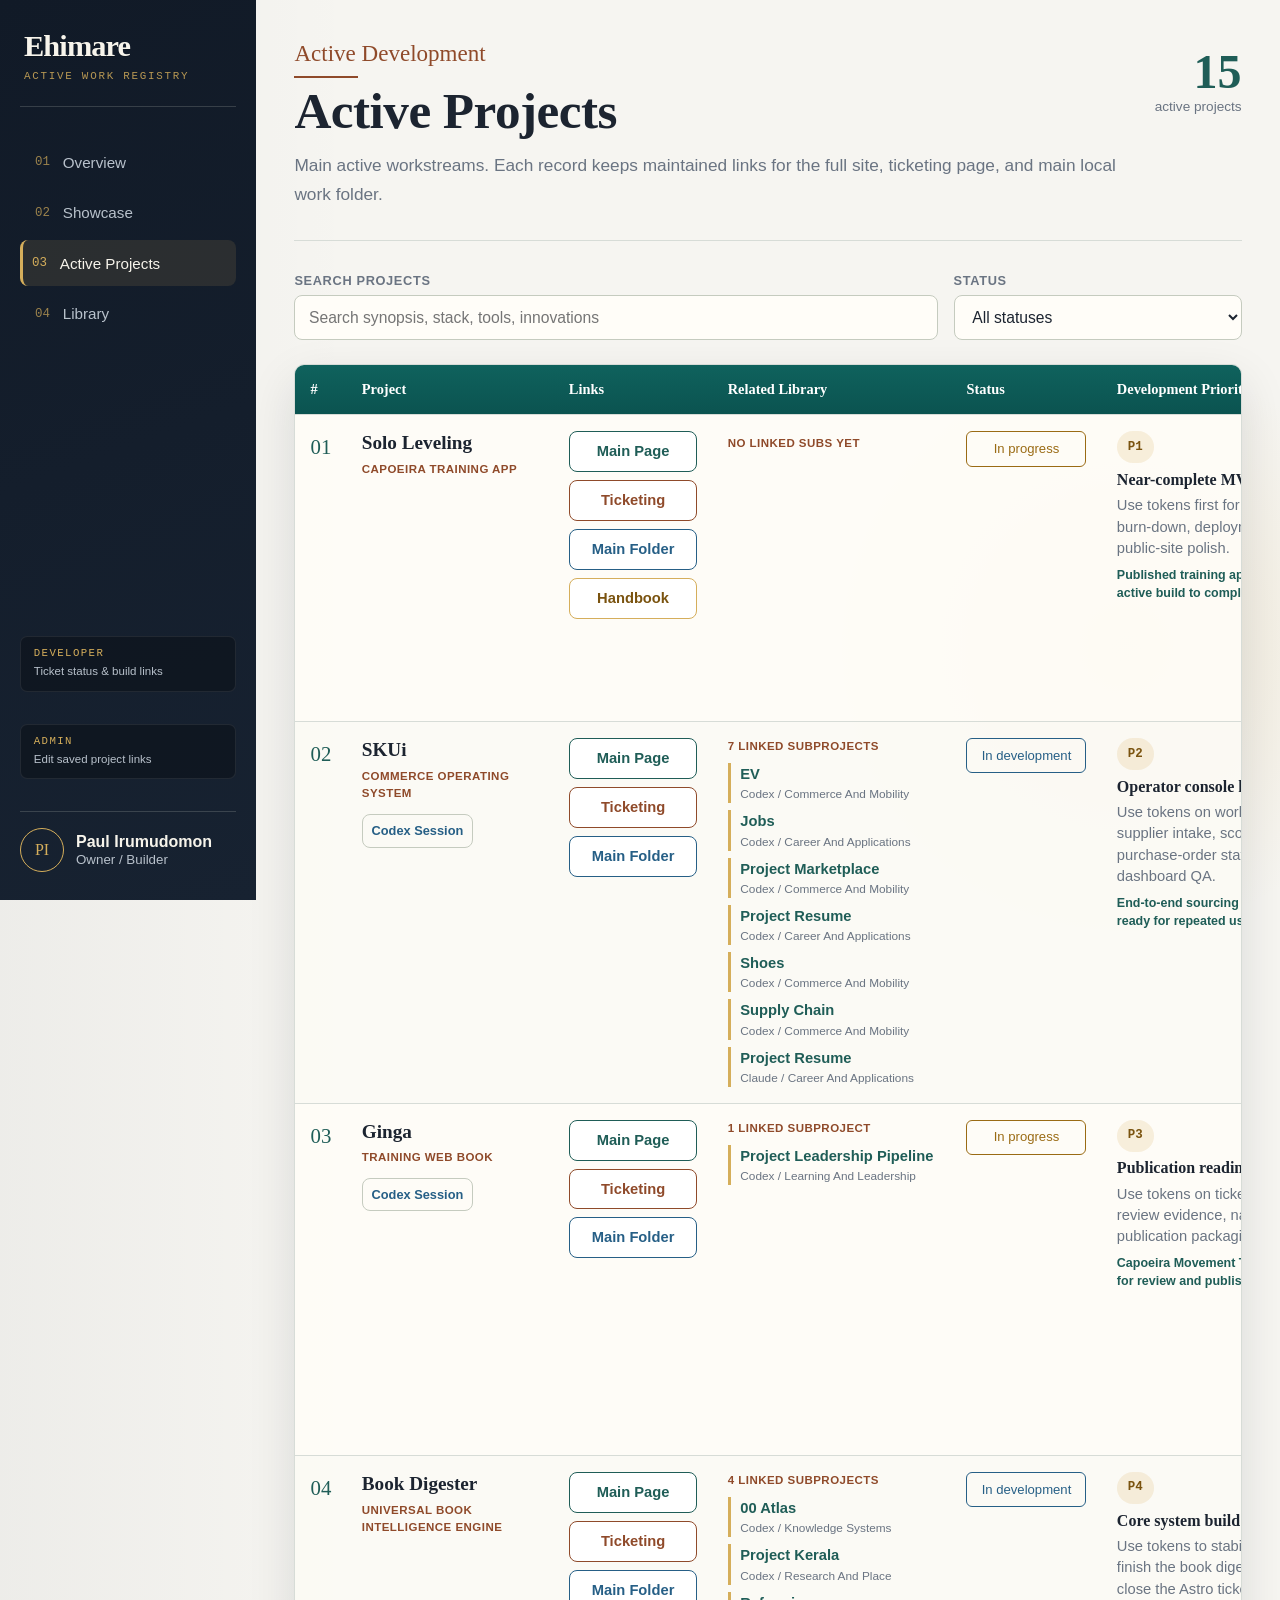
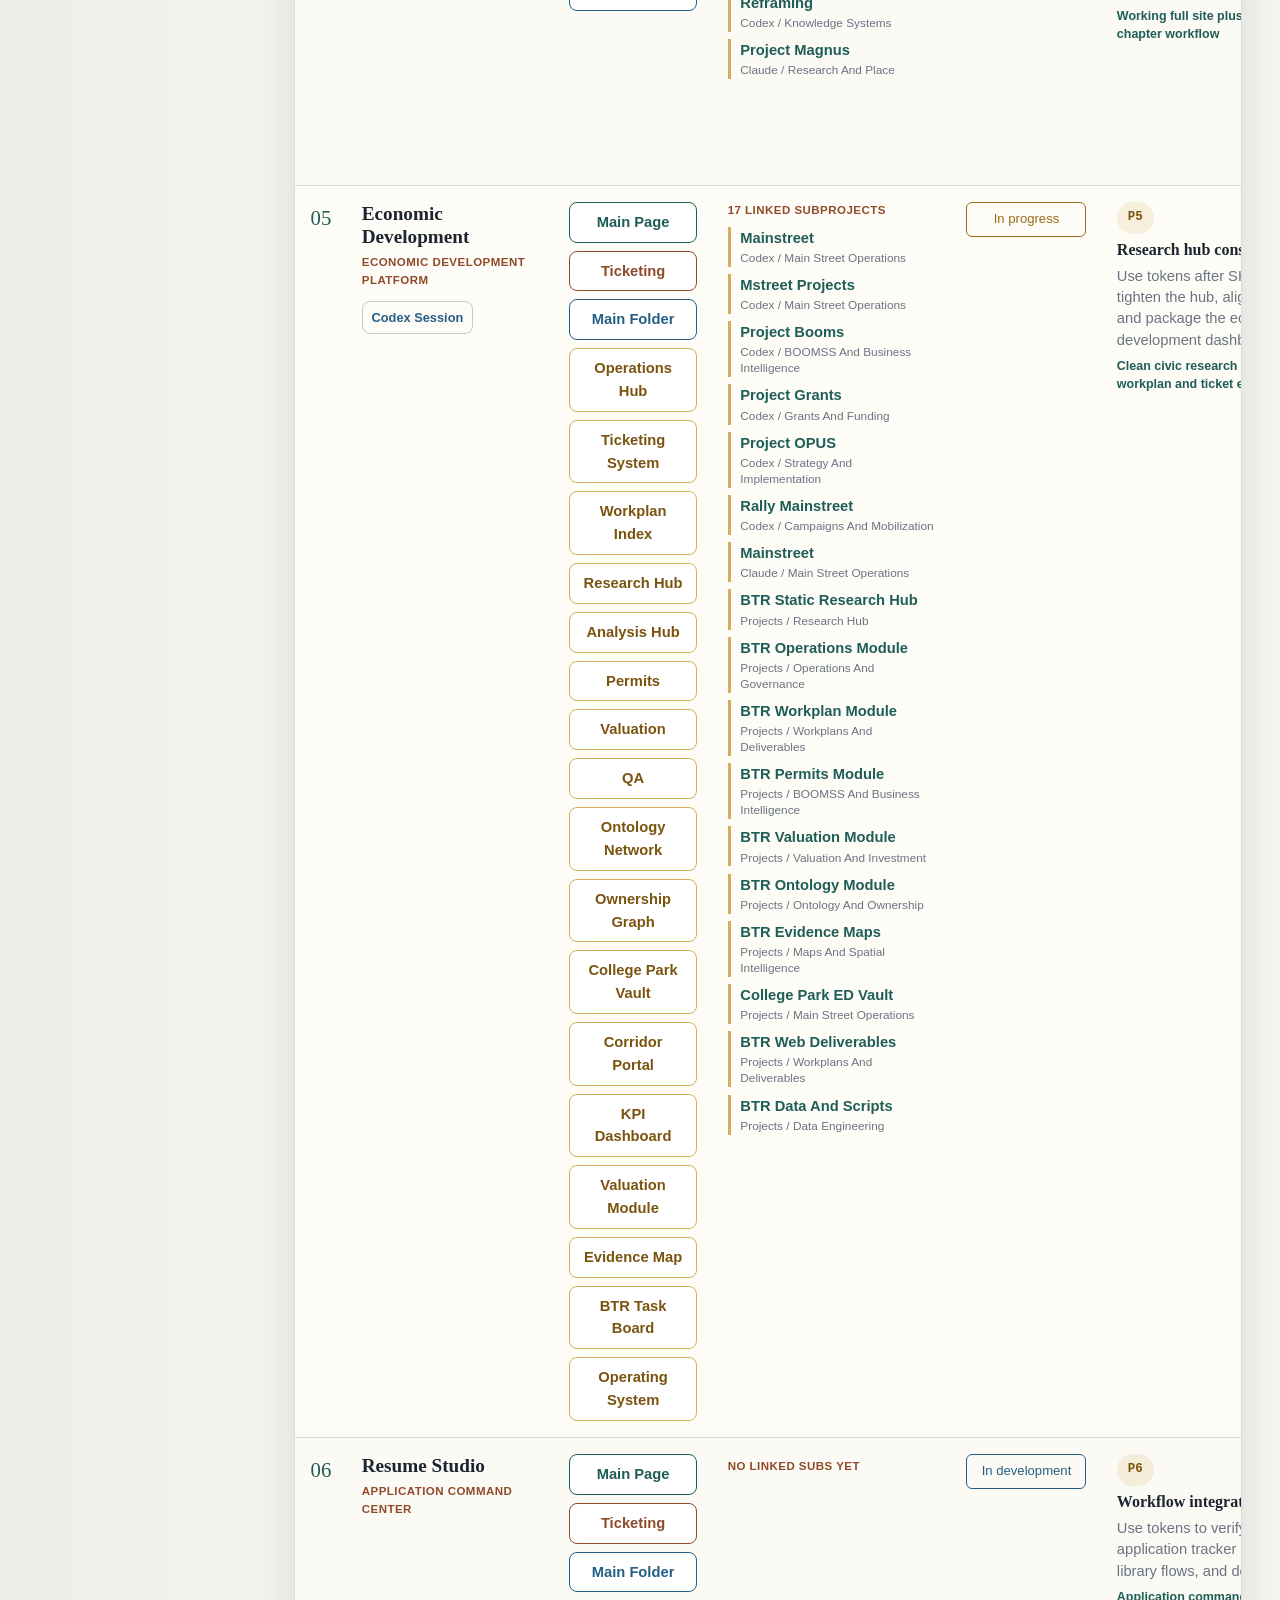
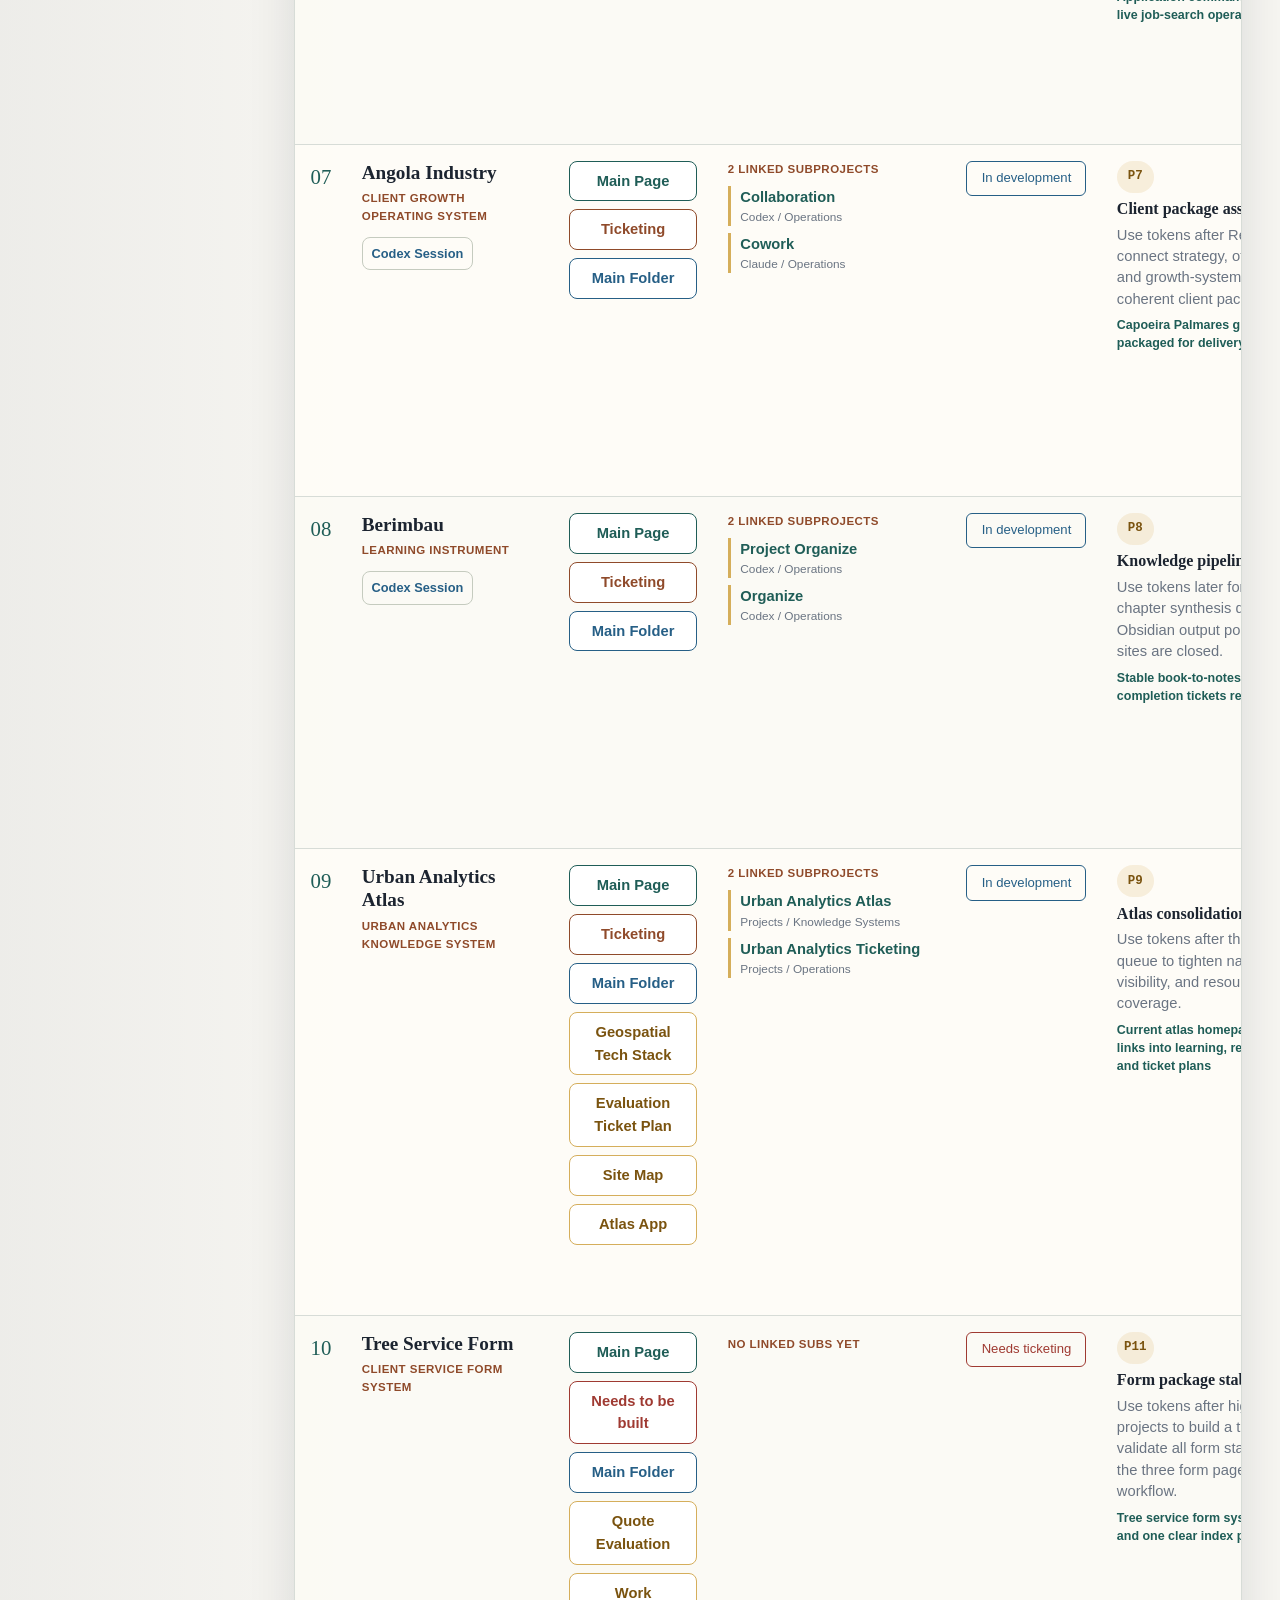
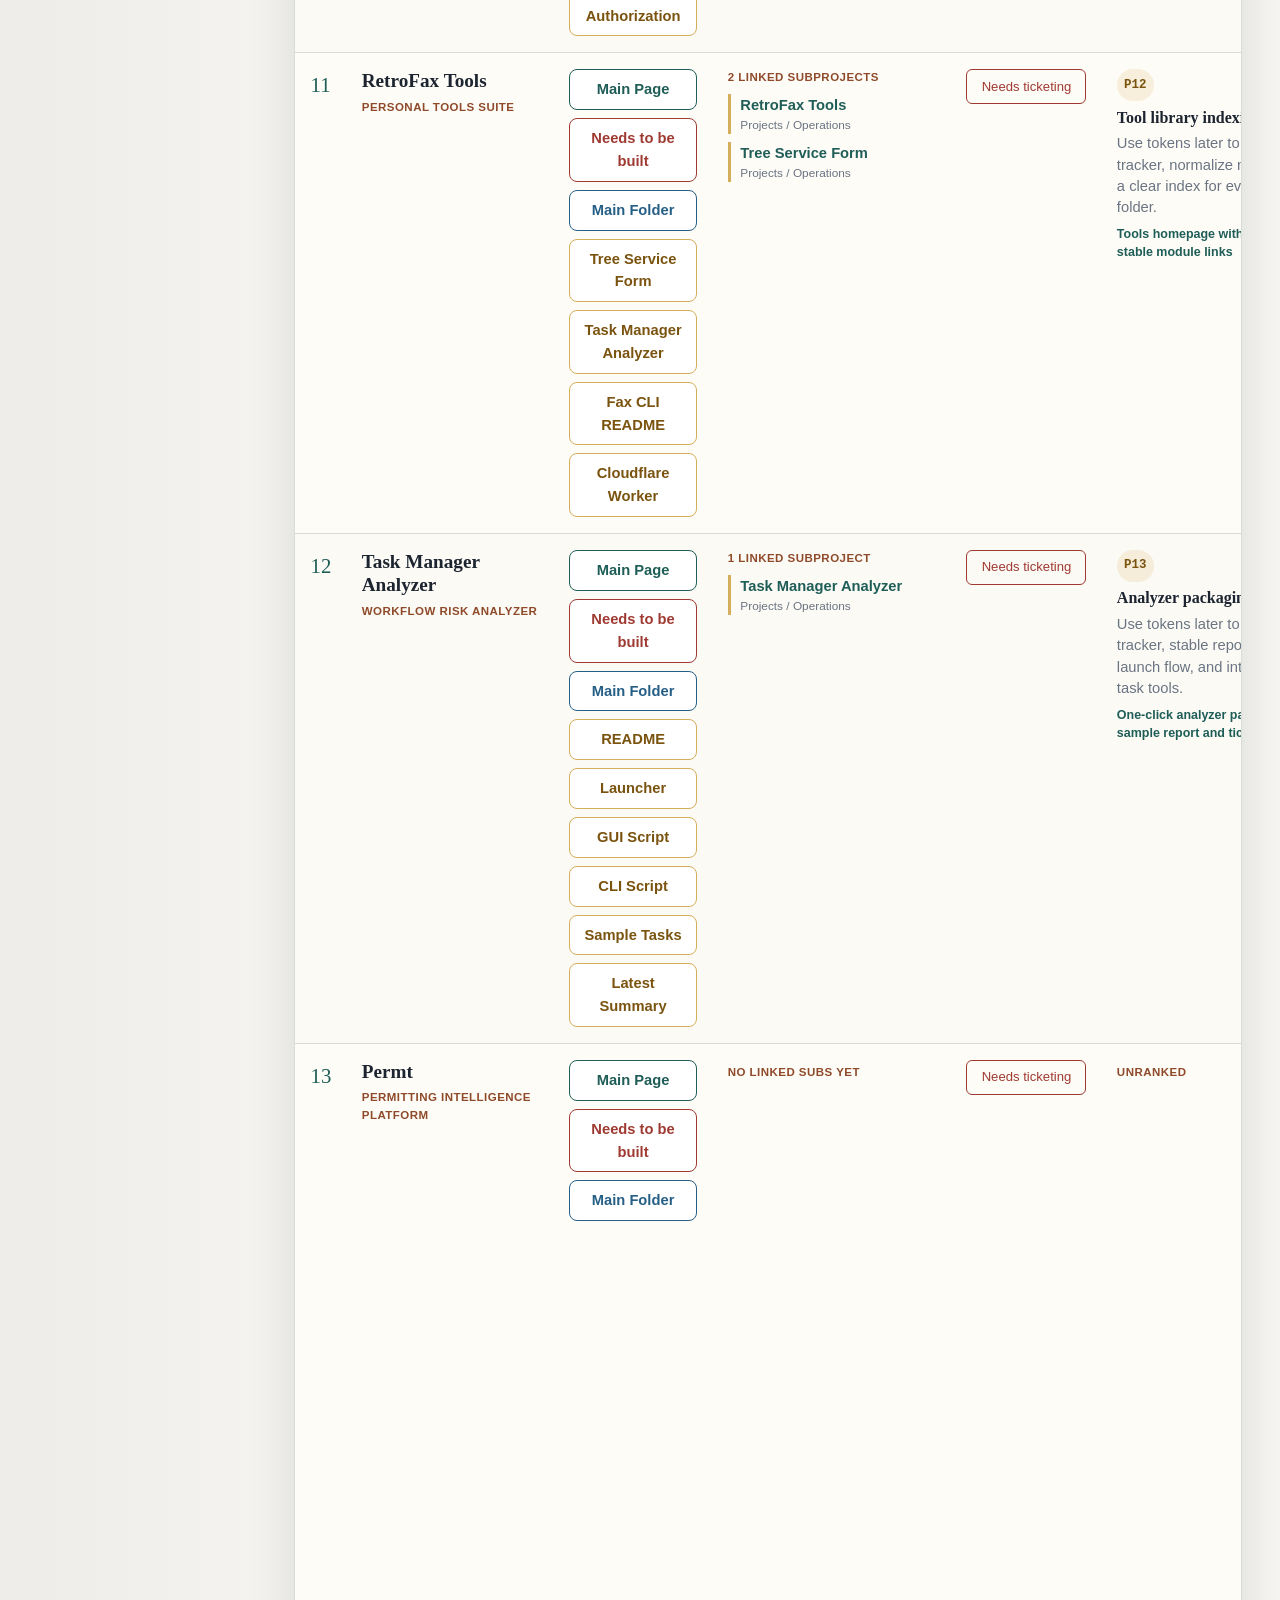
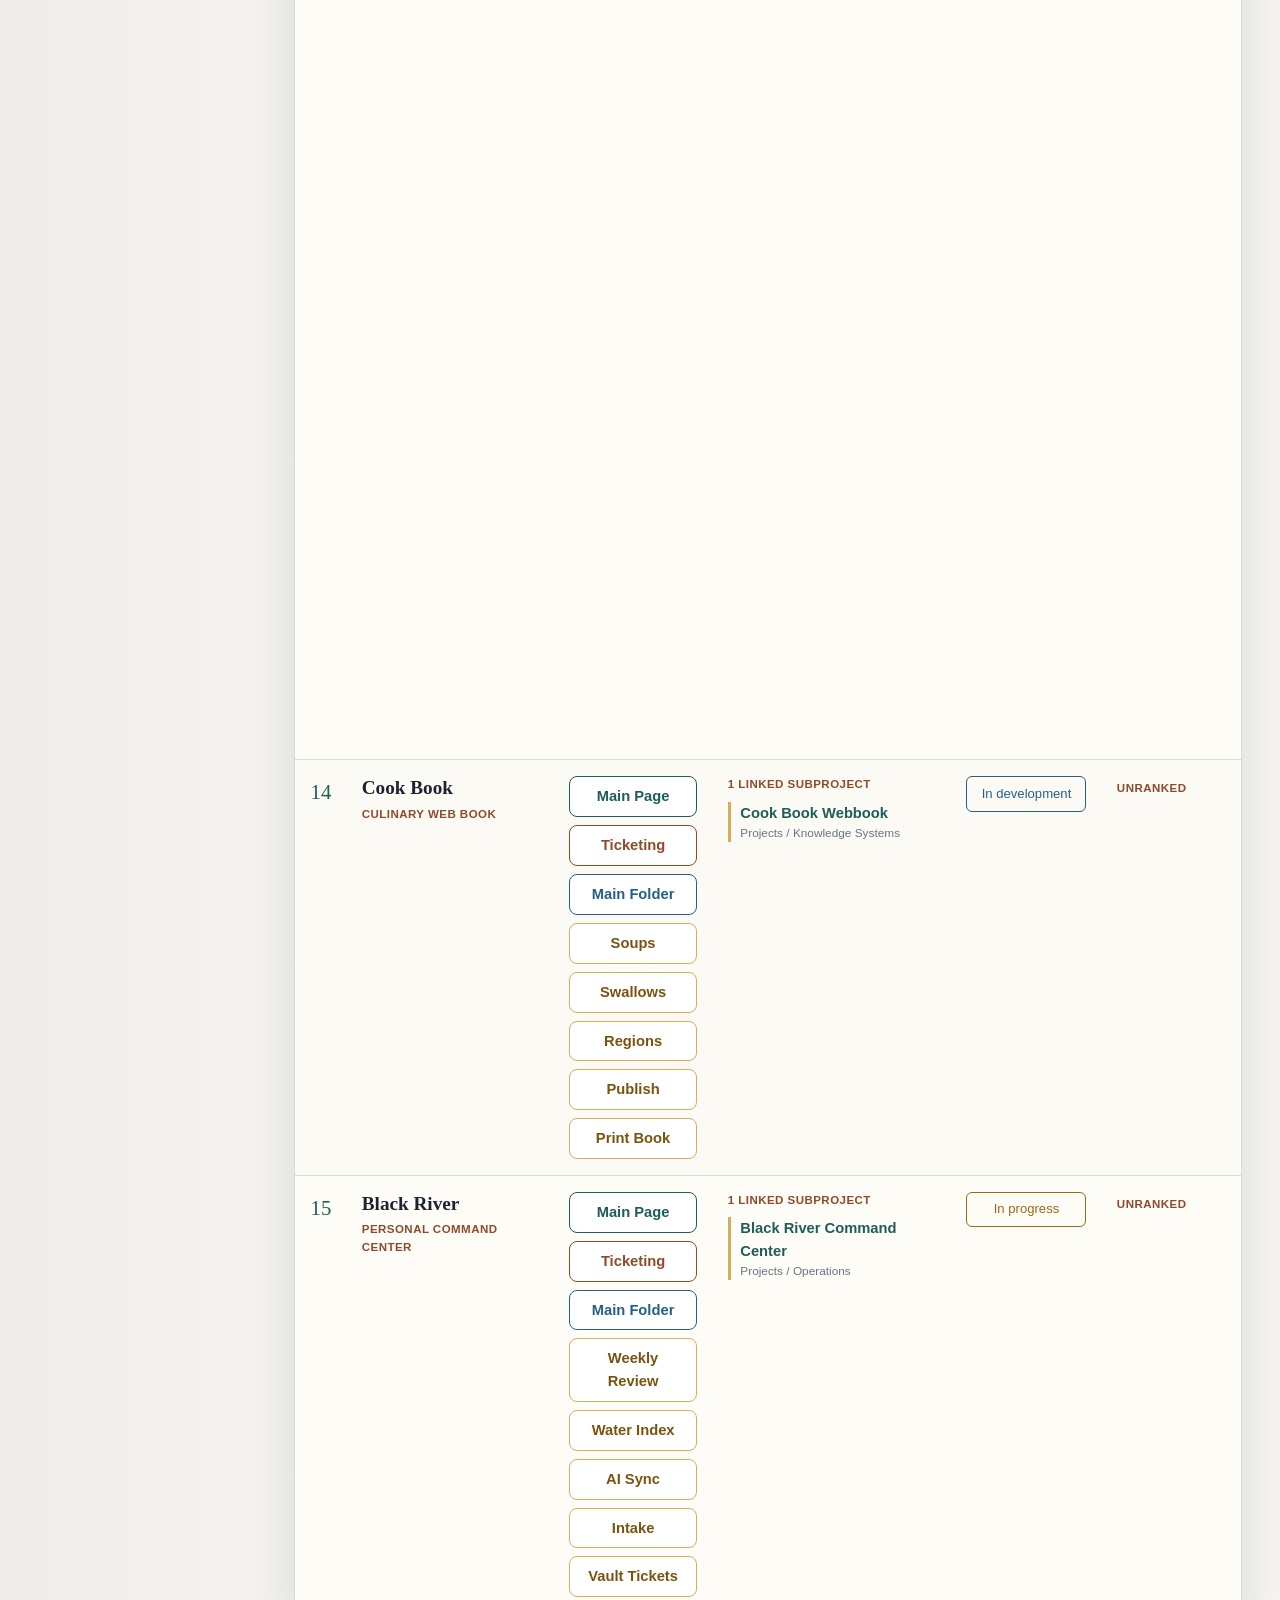
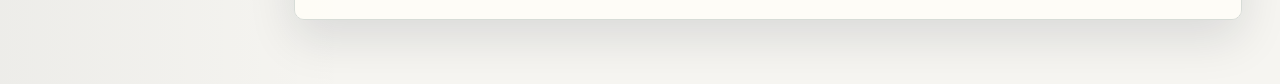
==== projects.html @ ce615035 "Initial deploy — Ehimare portfolio site Static HTML/CSS/JS portfolio with overview, showcase, active" ====
<!doctype html>
<html lang="en">
  <head>
    <meta charset="utf-8" />
    <meta name="viewport" content="width=device-width, initial-scale=1" />
    <title>Active Projects — Paul Irumudomon</title>
    <meta name="description" content="Paul Irumudomon's active development projects — specs, stack, tools, and ticketing." />
    <link rel="icon" href="data:image/svg+xml,<svg xmlns='http://www.w3.org/2000/svg' viewBox='0 0 32 32'><rect width='32' height='32' rx='5' fill='%23111a27'/><text x='50%25' y='56%25' dominant-baseline='middle' text-anchor='middle' font-family='serif' font-weight='700' font-size='13' fill='%23d5ae5b'>PI</text></svg>" />
    <link rel="stylesheet" href="./styles.css" />
  </head>
  <body data-page="projects">

    <aside class="sidebar" aria-label="Portfolio navigation">
      <a class="brand" href="index.html" aria-label="Paul Irumudomon Portfolio home">
        <span class="brand-name">Ehimare</span>
        <small class="brand-sub">Active Work Registry</small>
      </a>
      <nav>
        <a href="index.html">
          <span aria-hidden="true">01</span>Overview
        </a>
        <a href="showcase.html">
          <span aria-hidden="true">02</span>Showcase
        </a>
        <a href="projects.html" class="active">
          <span aria-hidden="true">03</span>Active Projects
        </a>
        <a href="library.html">
          <span aria-hidden="true">04</span>Library
        </a>
      </nav>
      <a class="dev-link" href="developer.html">
        <span class="dev-link-label">Developer</span>
        <span class="dev-link-desc">Ticket status &amp; build links</span>
      </a>
      <a class="dev-link" href="admin.html">
        <span class="dev-link-label">Admin</span>
        <span class="dev-link-desc">Edit saved project links</span>
      </a>
      <div class="owner">
        <span>PI</span>
        <div>
          <strong>Paul Irumudomon</strong>
          <small>Owner / Builder</small>
        </div>
      </div>
    </aside>

    <main>

      <div class="page-hero">
        <div class="page-hero-text">
          <p class="section-label">Active Development</p>
          <h1>Active Projects</h1>
          <p class="lede">
            Main active workstreams. Each record keeps maintained links for
            the full site, ticketing page, and main local work folder.
          </p>
        </div>
        <div class="page-hero-stat">
          <strong id="active-count">0</strong>
          <span>active projects</span>
        </div>
      </div>

      <section class="controls" aria-label="Project filters">
        <label>
          <span>Search projects</span>
          <input id="search" type="search" placeholder="Search synopsis, stack, tools, innovations" />
        </label>
        <label>
          <span>Status</span>
          <select id="status-filter">
            <option value="all">All statuses</option>
            <option value="In development">In development</option>
            <option value="In progress">In progress</option>
            <option value="Needs ticketing">Needs ticketing</option>
          </select>
        </label>
      </section>

      <section class="registry" aria-label="Project registry">
        <div class="table-wrap">
          <table>
            <thead>
              <tr>
                <th scope="col">#</th>
                <th scope="col">Project</th>
                <th scope="col">Links</th>
                <th scope="col">Related Library</th>
                <th scope="col">Status</th>
                <th scope="col">Development Priority</th>
                <th scope="col">Synopsis</th>
                <th scope="col">Technical Spec</th>
                <th scope="col">Full Tech Stack</th>
                <th scope="col">Tools</th>
                <th scope="col">Innovations</th>
              </tr>
            </thead>
            <tbody id="project-rows"></tbody>
          </table>
        </div>
      </section>

    </main>

    <script src="./projects.js"></script>
    <script src="./app.js"></script>
  </body>
</html>
---- styles.css ----
/* ── Design tokens ────────────────────────────────────────────────────────── */
:root {
  --eh-bg:          #f6f5f1;
  --eh-paper:       #fffdf8;
  --eh-ink:         #1c2430;
  --eh-muted:       #6a7482;
  --eh-line:        #d7dcd7;
  --eh-line-strong: #c5cbbf;
  --eh-accent:      #8f4a2a;
  --eh-teal:        #1f5d57;
  --eh-gold:        #d5ae5b;
  --eh-blue:        #265f86;
  --eh-nav:         #111a27;
  --eh-nav-2:       #172231;
  --eh-nav-ink:     #f7f4eb;
  --eh-nav-muted:   #b8c1cb;
  --eh-warn:        #9f3a32;
  --eh-shadow:      0 18px 48px rgba(17, 26, 39, 0.12);
  --eh-shadow-sm:   0 2px 8px rgba(17, 26, 39, 0.07);
  --eh-sans:    "Aptos", "Segoe UI Variable Text", "Segoe UI", Arial, Helvetica, sans-serif;
  --eh-serif:   "Iowan Old Style", "Palatino Linotype", Georgia, "Times New Roman", serif;
  --eh-display: "Baskerville Old Face", "Iowan Old Style", Georgia, "Times New Roman", serif;
  --eh-mono:    "SFMono-Regular", Consolas, "Liberation Mono", monospace;
}

/* ── Reset ────────────────────────────────────────────────────────────────── */
*, *::before, *::after { box-sizing: border-box; }

html {
  scroll-behavior: smooth;
  overflow-x: hidden;
}

body {
  margin: 0;
  min-height: 100vh;
  overflow-x: hidden;
  background:
    linear-gradient(90deg, rgba(17, 26, 39, 0.04), transparent 22rem),
    radial-gradient(circle at 88% 8%, rgba(213, 174, 91, 0.16), transparent 18rem),
    var(--eh-bg);
  color: var(--eh-ink);
  font-family: var(--eh-sans);
}

a { color: inherit; }

/* ── Sidebar ──────────────────────────────────────────────────────────────── */
.sidebar {
  position: fixed;
  inset: 0 auto 0 0;
  z-index: 2;
  display: flex;
  width: 16rem;
  flex-direction: column;
  gap: 2rem;
  padding: 1.75rem 1.25rem;
  background: linear-gradient(160deg, var(--eh-nav), var(--eh-nav-2));
  color: var(--eh-nav-ink);
  overflow-y: auto;           /* scrollable when content overflows */
  overflow-x: hidden;
  scrollbar-width: thin;
  scrollbar-color: rgba(213, 174, 91, 0.3) transparent;
}

.sidebar::-webkit-scrollbar        { width: 4px; }
.sidebar::-webkit-scrollbar-track  { background: transparent; }
.sidebar::-webkit-scrollbar-thumb  { background: rgba(213, 174, 91, 0.3); border-radius: 2px; }
.sidebar::-webkit-scrollbar-thumb:hover { background: rgba(213, 174, 91, 0.55); }

.brand {
  display: block;
  padding: 0.25rem 0.25rem 1.5rem;
  border-bottom: 1px solid rgba(247, 244, 235, 0.16);
  text-decoration: none;
  color: var(--eh-nav-ink);
  flex-shrink: 0;
}

.brand-name {
  display: block;
  font-family: var(--eh-display);
  font-size: 1.9rem;
  font-weight: 900;
  line-height: 0.97;
  letter-spacing: -0.03em;
  text-shadow: 0 1px 0 rgba(0, 0, 0, 0.22);
  color: var(--eh-nav-ink);
}

.brand-sub {
  display: block;
  color: var(--eh-gold);
  font-size: 0.68rem;
  letter-spacing: 0.16em;
  margin-top: 0.55rem;
  text-transform: uppercase;
  font-family: var(--eh-mono);
  opacity: 0.85;
}

.sidebar nav {
  display: grid;
  gap: 0.25rem;
}

.sidebar nav a {
  display: flex;
  align-items: center;
  gap: 0.8rem;
  min-height: 2.9rem;
  padding: 0.7rem 0.75rem;
  border-radius: 8px;
  border-left: 3px solid transparent;
  color: var(--eh-nav-muted);
  text-decoration: none;
  font-size: 0.95rem;
  transition: background 0.15s, color 0.15s, border-color 0.15s;
}

.sidebar nav a span {
  color: var(--eh-gold);
  font-family: var(--eh-mono);
  font-size: 0.78rem;
  opacity: 0.7;
  transition: opacity 0.15s;
}

/* Hover — teal tint */
.sidebar nav a:hover,
.sidebar nav a:focus-visible {
  background: rgba(31, 93, 87, 0.45);
  color: var(--eh-nav-ink);
  outline: none;
}

/* Active — gold left border, subtle gold tint */
.sidebar nav a.active {
  background: rgba(213, 174, 91, 0.12);
  border-left-color: var(--eh-gold);
  color: var(--eh-nav-ink);
  padding-left: calc(0.75rem - 3px);
}

.sidebar nav a.active span {
  opacity: 1;
}

/* ── Developer sidebar card ───────────────────────────────────────────────── */
.dev-link {
  margin-top: auto;
  display: block;
  padding: 0.65rem 0.8rem;
  background: rgba(0, 0, 0, 0.28);
  border: 1px solid rgba(255, 255, 255, 0.08);
  border-radius: 0.45rem;
  text-decoration: none;
  transition: background 0.15s, border-color 0.15s;
}

.dev-link:hover,
.dev-link:focus-visible {
  background: rgba(213, 174, 91, 0.1);
  border-color: rgba(213, 174, 91, 0.3);
  outline: none;
}

.dev-link.active {
  background: rgba(213, 174, 91, 0.13);
  border-color: rgba(213, 174, 91, 0.45);
}

.dev-link-label {
  display: block;
  font-size: 0.67rem;
  font-family: var(--eh-mono);
  text-transform: uppercase;
  letter-spacing: 0.13em;
  color: var(--eh-gold);
  margin-bottom: 0.25rem;
}

.dev-link.active .dev-link-label {
  opacity: 1;
}

.dev-link-desc {
  display: block;
  font-size: 0.72rem;
  color: var(--eh-nav-muted);
  line-height: 1.45;
}

.owner {
  display: flex;
  align-items: center;
  gap: 0.75rem;
  margin-top: 0;
  padding-top: 1rem;
  border-top: 1px solid rgba(247, 244, 235, 0.16);
}

.owner > span {
  display: grid;
  width: 2.75rem;
  height: 2.75rem;
  place-items: center;
  border: 1px solid var(--eh-gold);
  border-radius: 50%;
  color: var(--eh-gold);
  font-family: var(--eh-serif);
  flex-shrink: 0;
}

.owner strong,
.owner small { display: block; }

.owner small {
  margin-top: 0.12rem;
  color: var(--eh-nav-muted);
}

/* ── Main layout ──────────────────────────────────────────────────────────── */
main {
  min-width: 0;
  margin-left: 16rem;
  padding: 2.5rem clamp(1.25rem, 3vw, 3rem) 4rem;
}

/* ── Section label ────────────────────────────────────────────────────────── */
.section-label {
  margin: 0 0 0.5rem;
  color: var(--eh-accent);
  font-family: var(--eh-serif);
  font-size: clamp(1.1rem, 1.8vw, 1.6rem);
}

.section-label::after {
  display: block;
  width: 4rem;
  height: 2px;
  margin-top: 0.55rem;
  background: var(--eh-accent);
  content: "";
}

/* ── Headings ─────────────────────────────────────────────────────────────── */
h1, h2, h3 { margin: 0; }

h1 {
  font-family: var(--eh-display);
  font-size: clamp(3rem, 6vw, 5.25rem);
  line-height: 0.97;
  letter-spacing: -0.01em;
  max-width: 48rem;
}

h2 {
  font-family: var(--eh-display);
  font-size: clamp(1.9rem, 3vw, 3rem);
  line-height: 0.98;
}

.lede {
  max-width: 52rem;
  margin: 1rem 0 0;
  color: var(--eh-muted);
  font-size: 1.08rem;
  line-height: 1.65;
}

/* ── Overview hero ────────────────────────────────────────────────────────── */
.hero {
  max-width: 100%;
  display: grid;
  grid-template-columns: minmax(0, 1fr) auto;
  gap: 2rem;
  align-items: start;
  padding-bottom: 2.5rem;
  border-bottom: 1px solid var(--eh-line);
  margin-bottom: 0;
}

.updated {
  display: inline-flex;
  align-items: center;
  gap: 0.75rem;
  padding-top: 0.5rem;
  font-family: var(--eh-serif);
  white-space: nowrap;
  color: var(--eh-muted);
  font-size: 0.9rem;
}

.updated span {
  display: grid;
  width: 2.35rem;
  height: 2.35rem;
  place-items: center;
  border: 1px solid var(--eh-line-strong);
  border-radius: 8px;
  color: var(--eh-teal);
  font-family: var(--eh-mono);
  font-size: 0.7rem;
}

/* ── Inner page hero ──────────────────────────────────────────────────────── */
.page-hero {
  display: grid;
  grid-template-columns: minmax(0, 1fr) auto;
  gap: 2rem;
  align-items: start;
  padding-bottom: 2rem;
  border-bottom: 1px solid var(--eh-line);
  margin-bottom: 2rem;
}

.page-hero h1 {
  font-size: clamp(2.25rem, 4vw, 3.75rem);
}

.page-hero-stat {
  display: flex;
  flex-direction: column;
  align-items: flex-end;
  gap: 0.2rem;
  padding-top: 0.5rem;
  text-align: right;
}

.page-hero-stat strong {
  font-family: var(--eh-display);
  font-size: 3rem;
  line-height: 1;
  color: var(--eh-teal);
}

.page-hero-stat span {
  color: var(--eh-muted);
  font-size: 0.85rem;
}

/* ── Stats bar ────────────────────────────────────────────────────────────── */
.stats {
  max-width: 100%;
  display: grid;
  grid-template-columns: repeat(5, minmax(0, 1fr));  /* FIX: was 4 */
  gap: 1px;
  margin: 2rem 0 2.5rem;
  overflow: hidden;
  border: 1px solid var(--eh-line);
  border-radius: 10px;
  background: var(--eh-line);
  box-shadow: var(--eh-shadow);
}

.stats article {
  display: grid;
  grid-template-columns: auto 1fr;
  gap: 0.15rem 0.8rem;
  align-items: center;
  min-height: 7rem;
  padding: 1.1rem;
  background: rgba(255, 253, 248, 0.95);
  transition: background 0.15s;
}

.stats article:hover {
  background: var(--eh-paper);
}

.stat-icon {
  display: grid;
  width: 2.75rem;
  height: 2.75rem;
  grid-row: span 2;
  place-items: center;
  border-radius: 50%;
  color: #ffffff;
  font-family: var(--eh-mono);
  font-size: 0.85rem;
  font-weight: 700;
}

.stat-icon.published { background: linear-gradient(135deg, var(--eh-teal), var(--eh-blue)); }
.stat-icon.teal      { background: var(--eh-teal); }
.stat-icon.blue      { background: var(--eh-blue); }
.stat-icon.gold      { background: var(--eh-gold); }
.stat-icon.clay      { background: var(--eh-accent); }

.stats strong {
  font-family: var(--eh-display);
  font-size: 2.25rem;
  line-height: 1;
  color: var(--eh-ink);
}

.stats p {
  margin: 0;
  color: var(--eh-muted);
  font-size: 0.85rem;
}

.stats small {
  grid-column: 2;
  color: var(--eh-muted);
  font-size: 0.74rem;
  line-height: 1.35;
}

/* ── Overview sections ────────────────────────────────────────────────────── */
.overview-section {
  margin-top: 3rem;
}

.overview-section-header {
  display: flex;
  align-items: flex-end;
  justify-content: space-between;
  gap: 1rem;
  margin-bottom: 1.25rem;
}

.section-link {
  color: var(--eh-teal);
  font-size: 0.88rem;
  font-weight: 700;
  text-decoration: none;
  white-space: nowrap;
  padding-bottom: 0.1rem;
  border-bottom: 1px solid var(--eh-teal);
  transition: opacity 0.15s;
}

.section-link:hover { opacity: 0.7; }

/* ── Mini project cards (overview Tier One) ───────────────────────────────── */
.mini-grid {
  display: grid;
  grid-template-columns: repeat(auto-fill, minmax(17rem, 1fr));
  gap: 1rem;
}

.mini-card {
  display: flex;
  flex-direction: column;
  gap: 0.55rem;
  padding: 1rem 1rem 1rem calc(1rem + 1px);
  border: 1px solid var(--eh-line);
  border-left: 3px solid var(--eh-gold);
  border-radius: 8px;
  background: var(--eh-paper);
  box-shadow: var(--eh-shadow-sm);
  transition: border-color 0.18s, transform 0.18s, box-shadow 0.18s;
}

.mini-card:hover {
  border-color: var(--eh-teal);
  border-left-color: var(--eh-teal);
  transform: translateY(-2px);
  box-shadow: var(--eh-shadow);
}

.mini-kind {
  color: var(--eh-accent);
  font-size: 0.7rem;
  font-weight: 800;
  letter-spacing: 0.06em;
  text-transform: uppercase;
}

.mini-name {
  font-family: var(--eh-serif);
  font-size: 1.15rem;
  line-height: 1.2;
  display: block;
}

.mini-priority {
  margin: 0;
  color: var(--eh-blue);
  font-family: var(--eh-mono);
  font-size: 0.72rem;
  font-weight: 800;
  line-height: 1.35;
}

.mini-synopsis {
  margin: 0;
  color: var(--eh-muted);
  font-size: 0.83rem;
  line-height: 1.5;
  display: -webkit-box;
  -webkit-line-clamp: 2;
  -webkit-box-orient: vertical;
  overflow: hidden;
  flex: 1;
}

.mini-footer {
  display: flex;
  align-items: center;
  justify-content: space-between;
  gap: 0.5rem;
  padding-top: 0.65rem;
  border-top: 1px solid var(--eh-line);
  margin-top: auto;
}

.mini-link {
  color: var(--eh-teal);
  font-size: 0.82rem;
  font-weight: 700;
  text-decoration: none;
  white-space: nowrap;
}

.mini-link:hover { text-decoration: underline; }

/* ── Showcase controls (search + tag filter) ──────────────────────────────── */
.showcase-controls {
  display: flex;
  flex-direction: column;
  gap: 0.85rem;
  margin-bottom: 1.25rem;
}

.search-wrap,
.library-search-wrap {
  position: relative;
  max-width: 28rem;
}

.search-icon {
  position: absolute;
  left: 0.875rem;
  top: 50%;
  transform: translateY(-50%);
  width: 1rem;
  height: 1rem;
  color: var(--eh-muted);
  pointer-events: none;
}

#showcase-search,
#library-search {
  width: 100%;
  min-height: 2.75rem;
  border: 1px solid var(--eh-line-strong);
  border-radius: 8px;
  background: var(--eh-paper);
  color: var(--eh-ink);
  font: 0.95rem var(--eh-sans);
  padding: 0.6rem 0.85rem 0.6rem 2.5rem;
  outline: none;
  transition: border-color 0.15s;
}

#showcase-search:focus,
#library-search:focus {
  border-color: var(--eh-teal);
  box-shadow: 0 0 0 3px rgba(31, 93, 87, 0.1);
}

#showcase-search::-webkit-search-cancel-button,
#library-search::-webkit-search-cancel-button { display: none; }

.tag-filter {
  display: flex;
  flex-wrap: wrap;
  gap: 0.45rem;
}

.tag-btn {
  background: var(--eh-paper);
  border: 1px solid var(--eh-line-strong);
  border-radius: 6px;
  color: var(--eh-muted);
  cursor: pointer;
  font: 500 0.8rem var(--eh-sans);
  padding: 0.35rem 0.75rem;
  transition: all 0.15s;
  white-space: nowrap;
}

.tag-btn:hover {
  border-color: var(--eh-teal);
  color: var(--eh-teal);
  background: rgba(31, 93, 87, 0.06);
}

.tag-btn--active {
  background: var(--eh-teal);
  border-color: var(--eh-teal);
  color: #ffffff;
}

.results-count {
  color: var(--eh-muted);
  font-size: 0.82rem;
  margin: 0 0 1rem;
}

/* ── Showcase grid + cards ────────────────────────────────────────────────── */
.showcase-grid {
  display: grid;
  grid-template-columns: repeat(auto-fill, minmax(19rem, 1fr));
  gap: 1.25rem;
}

.showcase-card {
  display: flex;
  flex-direction: column;
  border: 1px solid var(--eh-line);
  border-radius: 10px;
  background: var(--eh-paper);
  text-decoration: none;
  color: inherit;
  overflow: hidden;
  box-shadow: var(--eh-shadow-sm);
  transition: border-color 0.18s, transform 0.18s, box-shadow 0.18s;
}

.showcase-card:hover,
.showcase-card:focus-visible {
  border-color: var(--eh-teal);
  transform: translateY(-3px);
  box-shadow: 0 20px 48px rgba(31, 93, 87, 0.14);
  outline: none;
}

.showcase-thumb {
  height: 156px;
  overflow: hidden;
}

.showcase-thumb img {
  width: 100%;
  height: 100%;
  object-fit: cover;
  display: block;
}

.showcase-thumb--empty {
  background: linear-gradient(135deg, #f0ebe0 0%, #e4ddd0 100%);
  display: grid;
  place-items: center;
}

.showcase-thumb--empty span {
  font-family: var(--eh-display);
  font-size: 2.75rem;
  color: var(--eh-teal);
  opacity: 0.35;
  letter-spacing: 0.04em;
}

.showcase-body {
  display: flex;
  flex-direction: column;
  gap: 0.5rem;
  padding: 1.1rem;
  flex: 1;
}

.showcase-header {
  display: flex;
  align-items: flex-start;
  justify-content: space-between;
  gap: 0.5rem;
}

.showcase-name {
  font-family: var(--eh-serif);
  font-size: 1.2rem;
  line-height: 1.2;
}

.card-year {
  color: var(--eh-muted);
  font-size: 0.75rem;
  white-space: nowrap;
  margin-top: 3px;
  font-family: var(--eh-mono);
}

.showcase-tagline {
  margin: 0;
  color: var(--eh-accent);
  font-size: 0.76rem;
  font-weight: 800;
  letter-spacing: 0.04em;
  text-transform: uppercase;
}

.showcase-desc {
  margin: 0;
  color: var(--eh-muted);
  font-size: 0.88rem;
  line-height: 1.55;
  flex: 1;
  display: -webkit-box;
  -webkit-line-clamp: 3;
  -webkit-box-orient: vertical;
  overflow: hidden;
}

.showcase-tags {
  display: flex;
  flex-wrap: wrap;
  gap: 0.35rem;
}

.showcase-tag {
  border: 1px solid;
  border-radius: 4px;
  font-size: 0.69rem;
  font-weight: 700;
  padding: 0.1rem 0.45rem;
  letter-spacing: 0.03em;
}

.showcase-cta {
  display: inline-block;
  margin-top: 0.25rem;
  color: var(--eh-teal);
  font-size: 0.84rem;
  font-weight: 800;
  border-top: 1px solid var(--eh-line);
  padding-top: 0.65rem;
  transition: letter-spacing 0.15s;
}

.showcase-card:hover .showcase-cta,
.showcase-card:focus-visible .showcase-cta {
  text-decoration: underline;
}

/* ── Sidebar sub-nav (library pages) ─────────────────────────────────────── */
.sub-nav {
  display: grid;
  gap: 0.1rem;
  padding-left: 1rem;
  margin-top: -1.25rem;       /* pull up to sit snug under Library link */
  border-left: 1px solid rgba(247, 244, 235, 0.12);
  margin-left: 1.4rem;
}

.sub-nav-item {
  display: block;
  padding: 0.38rem 0.6rem;
  border-radius: 6px;
  color: var(--eh-nav-muted);
  font-size: 0.82rem;
  text-decoration: none;
  transition: background 0.15s, color 0.15s;
  white-space: nowrap;
  overflow: hidden;
  text-overflow: ellipsis;
}

.sub-nav-item:hover { background: rgba(31, 93, 87, 0.35); color: var(--eh-nav-ink); }

.sub-nav-item.active { color: var(--eh-gold); font-weight: 600; }

/* ── Sidebar subcategory links ────────────────────────────────────────────── */
.sub-nav-subcats {
  display: grid;
  gap: 0;
  margin: 0.1rem 0 0.35rem 0.6rem;
  padding-left: 0.65rem;
  border-left: 1px solid rgba(213, 174, 91, 0.25);  /* gold tint */
}

.sub-nav-subcat {
  display: block;
  padding: 0.3rem 0.5rem;
  border-radius: 4px;
  color: var(--eh-nav-muted);
  font-size: 0.77rem;
  text-decoration: none;
  line-height: 1.35;
  transition: background 0.12s, color 0.12s;
  position: relative;
}

.sub-nav-subcat::before {
  content: "·";
  position: absolute;
  left: -0.6rem;
  color: rgba(213, 174, 91, 0.35);
  font-size: 0.9rem;
  line-height: 1.4;
}

.sub-nav-subcat:hover {
  background: rgba(31, 93, 87, 0.3);
  color: var(--eh-nav-ink);
}

/* Active — highlighted as user scrolls */
.sub-nav-subcat.active {
  color: var(--eh-gold);
  font-weight: 600;
}

.sub-nav-subcat.active::before {
  color: var(--eh-gold);
}

/* Scroll margin so sections clear the top of the viewport */
.library-category[id] {
  scroll-margin-top: 1.5rem;
}

/* ── Breadcrumb ───────────────────────────────────────────────────────────── */
.breadcrumb {
  display: flex;
  align-items: center;
  gap: 0.5rem;
  margin-bottom: 0.75rem;
  font-size: 0.82rem;
  color: var(--eh-muted);
}

.breadcrumb a {
  color: var(--eh-teal);
  text-decoration: none;
  font-weight: 600;
}

.breadcrumb a:hover { text-decoration: underline; }

.breadcrumb span[aria-hidden] { color: var(--eh-line-strong); }

/* ── Library domain index cards ──────────────────────────────────────────── */
.domain-index {
  display: grid;
  grid-template-columns: repeat(auto-fill, minmax(22rem, 1fr));
  gap: 1.25rem;
  margin-top: 0.5rem;
}

.domain-card {
  display: flex;
  flex-direction: column;
  gap: 0.85rem;
  padding: 1.5rem;
  border: 1px solid var(--eh-line);
  border-radius: 10px;
  background: var(--eh-paper);
  text-decoration: none;
  color: inherit;
  box-shadow: var(--eh-shadow-sm);
  transition: border-color 0.18s, transform 0.18s, box-shadow 0.18s;
}

.domain-card:hover,
.domain-card:focus-visible {
  border-color: var(--eh-teal);
  transform: translateY(-3px);
  box-shadow: var(--eh-shadow);
  outline: none;
}

.domain-card-header {
  display: flex;
  align-items: center;
  justify-content: space-between;
}

.domain-number {
  font-family: var(--eh-mono);
  font-size: 0.75rem;
  color: var(--eh-gold);
  font-weight: 700;
  letter-spacing: 0.05em;
}

.domain-count {
  display: grid;
  min-width: 2.25rem;
  height: 2.25rem;
  place-items: center;
  border-radius: 50%;
  background: var(--eh-teal);
  color: #ffffff;
  font-family: var(--eh-mono);
  font-size: 0.85rem;
}

.domain-card-name {
  font-family: var(--eh-display);
  font-size: clamp(1.4rem, 2.2vw, 1.85rem);
  line-height: 1.1;
  color: var(--eh-ink);
  margin: 0;
}

.domain-card-desc {
  margin: 0;
  color: var(--eh-muted);
  font-size: 0.88rem;
  line-height: 1.55;
}

.domain-subcats {
  display: flex;
  flex-wrap: wrap;
  gap: 0.35rem;
  margin: 0;
  padding: 0;
  list-style: none;
  margin-top: auto;
}

.domain-subcats li {
  background: rgba(31, 93, 87, 0.07);
  border: 1px solid rgba(31, 93, 87, 0.15);
  border-radius: 4px;
  color: var(--eh-teal);
  font-size: 0.72rem;
  font-weight: 600;
  padding: 0.12rem 0.5rem;
}

.domain-cta {
  color: var(--eh-teal);
  font-size: 0.85rem;
  font-weight: 800;
  border-top: 1px solid var(--eh-line);
  padding-top: 0.75rem;
}

.domain-card:hover .domain-cta,
.domain-card:focus-visible .domain-cta { text-decoration: underline; }

/* ── Domain sub-page: subcategory heading ─────────────────────────────────── */
.subcat-h2 {
  margin: 0;
  color: var(--eh-teal);
  font-family: var(--eh-serif);
  font-size: clamp(1.25rem, 2vw, 1.6rem);
  line-height: 1.2;
}

/* ── Tier One controls ────────────────────────────────────────────────────── */
.controls {
  max-width: 100%;
  display: grid;
  grid-template-columns: minmax(18rem, 1fr) minmax(12rem, 18rem);
  gap: 1rem;
  margin-bottom: 1.5rem;
}

.controls label {
  display: grid;
  gap: 0.4rem;
  color: var(--eh-muted);
  font-size: 0.8rem;
  font-weight: 700;
  letter-spacing: 0.05em;
  text-transform: uppercase;
}

.controls input,
.controls select {
  width: 100%;
  min-height: 2.85rem;
  border: 1px solid var(--eh-line-strong);
  border-radius: 8px;
  background: var(--eh-paper);
  color: var(--eh-ink);
  font: 0.98rem var(--eh-sans);
  padding: 0.7rem 0.85rem;
  outline: none;
  transition: border-color 0.15s;
}

.controls input:focus,
.controls select:focus {
  border-color: var(--eh-teal);
  box-shadow: 0 0 0 3px rgba(31, 93, 87, 0.1);
}

/* ── Library search ───────────────────────────────────────────────────────── */
.library-search-wrap {
  max-width: 28rem;
  margin-bottom: 1.75rem;
}

/* ── Tier One table ───────────────────────────────────────────────────────── */
.registry { min-width: 0; }

.registry-header {
  display: flex;
  justify-content: space-between;
  gap: 1.5rem;
  align-items: end;
  margin-bottom: 1rem;
}

.registry-header p {
  max-width: 31rem;
  margin: 0;
  color: var(--eh-muted);
  line-height: 1.5;
}

.table-wrap {
  width: 100%;
  overflow-x: auto;
  border: 1px solid var(--eh-line);
  border-radius: 10px;
  background: rgba(255, 253, 248, 0.9);
  box-shadow: var(--eh-shadow);
}

table {
  width: 100%;
  min-width: 112rem;
  border-collapse: collapse;
}

th {
  background: linear-gradient(180deg, #0f625d, #0b5350);
  color: #ffffff;
  font-family: var(--eh-serif);
  font-size: 0.9rem;
  font-weight: 700;
  text-align: left;
}

th, td { padding: 1rem 0.95rem; vertical-align: top; }

tbody tr { border-top: 1px solid var(--eh-line); }

tbody tr:nth-child(even) { background: rgba(215, 220, 215, 0.08); }

tbody tr:hover { background: rgba(213, 174, 91, 0.08); }

td { line-height: 1.55; font-size: 0.92rem; }

.row-number {
  color: var(--eh-teal);
  font-family: var(--eh-serif);
  font-size: 1.3rem;
}

.project-title {
  display: block;
  min-width: 11rem;
  margin-bottom: 0.4rem;
  font-family: var(--eh-serif);
  font-size: 1.2rem;
  line-height: 1.2;
}

.project-kind {
  display: block;
  color: var(--eh-accent);
  font-size: 0.72rem;
  font-weight: 800;
  letter-spacing: 0.04em;
  text-transform: uppercase;
}

.thread-link {
  display: inline-flex;
  align-items: center;
  min-height: 2rem;
  margin-top: 0.7rem;
  padding: 0.35rem 0.55rem;
  border: 1px solid var(--eh-line-strong);
  border-radius: 8px;
  color: var(--eh-blue);
  font-size: 0.8rem;
  font-weight: 800;
  text-decoration: none;
}

.thread-link:hover,
.thread-link:focus-visible {
  border-color: var(--eh-blue);
  background: rgba(38, 95, 134, 0.1);
  outline: none;
}

.stack-list, .tool-list, .innovation-list, .spec-list {
  display: grid;
  gap: 0.18rem;
  margin: 0;
  padding: 0;
  list-style: none;
}

.status {
  display: inline-block;
  min-width: 7.5rem;
  padding: 0.4rem 0.65rem;
  border: 1px solid currentColor;
  border-radius: 6px;
  font-size: 0.82rem;
  text-align: center;
}

.status.in-development { color: var(--eh-blue); }
.status.in-progress, .status.planning { color: #9a6b14; }
.status.needs-ticketing { color: var(--eh-warn); }

.links { display: grid; gap: 0.5rem; min-width: 8rem; }

.link-button, .missing-link {
  display: inline-flex;
  align-items: center;
  justify-content: center;
  min-height: 2.35rem;
  padding: 0.5rem 0.75rem;
  border: 1px solid var(--eh-teal);
  border-radius: 8px;
  background: #ffffff;
  color: var(--eh-teal);
  font-weight: 700;
  text-decoration: none;
  text-align: center;
}

.link-button.secondary { border-color: var(--eh-accent); color: var(--eh-accent); }
.missing-link { border-color: var(--eh-warn); color: var(--eh-warn); }

.link-button:hover, .link-button:focus-visible {
  background: var(--eh-teal);
  color: #ffffff;
  outline: none;
}

.link-button.secondary:hover, .link-button.secondary:focus-visible {
  background: var(--eh-accent);
  color: #ffffff;
}

.related-links { display: grid; gap: 0.45rem; min-width: 13rem; }

.related-links > span, .empty-related {
  color: var(--eh-accent);
  font-size: 0.72rem;
  font-weight: 800;
  letter-spacing: 0.04em;
  text-transform: uppercase;
}

.related-links ul { display: grid; gap: 0.45rem; margin: 0; padding: 0; list-style: none; }

.related-links li {
  display: grid;
  gap: 0.08rem;
  padding-left: 0.6rem;
  border-left: 3px solid var(--eh-gold);
}

.related-links a { color: var(--eh-teal); font-weight: 800; text-decoration: none; }
.related-links a:hover, .related-links a:focus-visible { text-decoration: underline; outline: none; }
.related-links small { color: var(--eh-muted); font-size: 0.74rem; line-height: 1.35; }

.development-cell {
  display: grid;
  gap: 0.4rem;
  min-width: 15rem;
}

.priority-badge {
  display: inline-grid;
  width: fit-content;
  min-width: 2.3rem;
  min-height: 2rem;
  place-items: center;
  padding: 0.2rem 0.45rem;
  border-radius: 999px;
  background: rgba(213, 174, 91, 0.18);
  color: #7a530f;
  font-family: var(--eh-mono);
  font-size: 0.78rem;
  font-weight: 900;
}

.development-cell strong {
  color: var(--eh-ink);
  font-family: var(--eh-serif);
  font-size: 1rem;
  line-height: 1.2;
}

.development-cell p,
.development-cell small {
  margin: 0;
  color: var(--eh-muted);
  line-height: 1.45;
}

.development-cell small {
  color: var(--eh-teal);
  font-size: 0.78rem;
  font-weight: 800;
}

/* ── Project Library ──────────────────────────────────────────────────────── */
.library-grid { display: grid; gap: 1.5rem; }

.library-domain {
  display: grid;
  gap: 1rem;
  padding: 1.25rem;
  border: 1px solid var(--eh-line);
  border-radius: 10px;
  background: rgba(255, 253, 248, 0.42);
}

.domain-heading {
  display: flex;
  align-items: center;
  justify-content: space-between;
  gap: 1rem;
  padding-bottom: 0.75rem;
  border-bottom: 1px solid var(--eh-line-strong);
}

.domain-heading span {
  color: var(--eh-accent);
  font-size: 0.7rem;
  font-weight: 800;
  letter-spacing: 0.05em;
  text-transform: uppercase;
}

.domain-heading h3 {
  margin: 0.2rem 0 0;
  font-family: var(--eh-display);
  font-size: clamp(1.45rem, 2.4vw, 2.2rem);
  line-height: 1;
}

.domain-heading strong {
  display: grid;
  min-width: 2.5rem;
  height: 2.5rem;
  place-items: center;
  border-radius: 50%;
  background: var(--eh-teal);
  color: #ffffff;
  font-family: var(--eh-mono);
  flex-shrink: 0;
}

.subcategory-list { display: grid; gap: 1.1rem; }

.library-category { display: grid; gap: 0.85rem; }

.category-heading {
  display: flex;
  align-items: center;
  justify-content: space-between;
  gap: 1rem;
  padding-bottom: 0.55rem;
  border-bottom: 1px solid var(--eh-line-strong);
}

.category-heading h4 {
  margin: 0;
  color: var(--eh-teal);
  font-family: var(--eh-serif);
  font-size: 1.3rem;
  line-height: 1.2;
}

.category-heading span {
  display: inline-grid;
  min-width: 2rem;
  height: 2rem;
  place-items: center;
  border-radius: 50%;
  background: var(--eh-nav);
  color: var(--eh-nav-ink);
  font-family: var(--eh-mono);
  font-size: 0.82rem;
  flex-shrink: 0;
}

.category-grid {
  display: grid;
  grid-template-columns: repeat(auto-fit, minmax(20rem, 1fr));
  gap: 1rem;
}

.library-item {
  display: grid;
  gap: 0.8rem;
  min-height: 18rem;
  padding: 1rem;
  border: 1px solid var(--eh-line);
  border-radius: 8px;
  background: rgba(255, 253, 248, 0.88);
  transition: border-color 0.15s, box-shadow 0.15s;
}

.library-item:hover {
  border-color: var(--eh-line-strong);
  box-shadow: var(--eh-shadow-sm);
}

.library-item span {
  color: var(--eh-accent);
  font-size: 0.72rem;
  font-weight: 800;
  letter-spacing: 0.06em;
  text-transform: uppercase;
}

.library-item h3 {
  margin: 0.3rem 0 0;
  font-family: var(--eh-serif);
  font-size: 1.3rem;
}

.library-summary, .folder-path {
  margin: 0;
  color: var(--eh-muted);
  line-height: 1.55;
}

.library-summary { font-size: 0.92rem; }

.folder-path {
  font-family: var(--eh-mono);
  font-size: 0.73rem;
  overflow-wrap: anywhere;
}

.library-item dl { display: grid; gap: 0.55rem; margin: 0; }
.library-item dl div { display: grid; gap: 0.15rem; }

.library-item dt {
  color: var(--eh-accent);
  font-size: 0.7rem;
  font-weight: 800;
  letter-spacing: 0.04em;
  text-transform: uppercase;
}

.library-item dd { margin: 0; color: var(--eh-ink); font-size: 0.88rem; line-height: 1.45; }

.library-item a {
  align-self: end;
  justify-self: start;
  min-height: 2.25rem;
  padding: 0.5rem 0.75rem;
  border: 1px solid var(--eh-teal);
  border-radius: 8px;
  color: var(--eh-teal);
  font-weight: 700;
  text-decoration: none;
  font-size: 0.88rem;
  transition: background 0.15s, color 0.15s;
}

.library-item a:hover,
.library-item a:focus-visible {
  background: var(--eh-teal);
  color: #ffffff;
  outline: none;
}

/* ── Empty state ──────────────────────────────────────────────────────────── */
.empty-state {
  color: var(--eh-muted);
  font-style: italic;
  padding: 2rem 0;
}

/* ── Developer page ──────────────────────────────────────────────────────── */
.dev-stats {
  display: grid;
  grid-template-columns: repeat(3, 1fr);
  gap: 1rem;
  margin-bottom: 2rem;
}

.dev-stat {
  padding: 1.1rem 1.25rem;
  background: var(--eh-paper);
  border: 1px solid var(--eh-line);
  border-radius: 0.55rem;
  display: flex;
  flex-direction: column;
  gap: 0.3rem;
}

.dev-stat strong {
  font-size: 2.2rem;
  font-family: var(--eh-display);
  line-height: 1;
  color: var(--eh-ink);
}

.dev-stat span {
  font-size: 0.72rem;
  font-family: var(--eh-mono);
  text-transform: uppercase;
  letter-spacing: 0.09em;
  color: var(--eh-muted);
}

.dev-stat--built strong  { color: var(--eh-teal); }
.dev-stat--needed strong { color: var(--eh-accent); }

.dev-grid {
  display: grid;
  grid-template-columns: repeat(2, 1fr);
  gap: 1.25rem;
}

.dev-card {
  background: var(--eh-paper);
  border: 1px solid var(--eh-line);
  border-radius: 0.6rem;
  padding: 1.25rem;
  display: flex;
  flex-direction: column;
  gap: 1rem;
}

.dev-card--ticketed { border-left: 3px solid var(--eh-teal); }
.dev-card--needs    { border-left: 3px solid rgba(143, 74, 42, 0.55); }

.dev-card-head {
  display: flex;
  align-items: flex-start;
  justify-content: space-between;
  gap: 0.75rem;
}

.dev-card-kind {
  display: block;
  font-size: 0.7rem;
  font-family: var(--eh-mono);
  text-transform: uppercase;
  letter-spacing: 0.09em;
  color: var(--eh-muted);
  margin-bottom: 0.2rem;
}

.dev-card-name {
  font-size: 1.05rem;
  font-family: var(--eh-display);
}

.dev-card-meta {
  display: grid;
  justify-items: end;
  gap: 0.4rem;
}

.dev-priority {
  display: grid;
  gap: 0.35rem;
  padding: 0.8rem;
  border: 1px solid rgba(213, 174, 91, 0.28);
  border-radius: 8px;
  background: rgba(213, 174, 91, 0.09);
}

.dev-priority strong {
  color: var(--eh-ink);
  font-family: var(--eh-serif);
  font-size: 1rem;
}

.dev-priority p,
.dev-priority small {
  margin: 0;
  color: var(--eh-muted);
  line-height: 1.5;
}

.dev-priority small {
  color: var(--eh-teal);
  font-weight: 800;
}

.dev-ticket-status {
  display: flex;
  align-items: center;
  gap: 0.45rem;
  font-size: 0.77rem;
  font-family: var(--eh-mono);
  padding: 0.38rem 0.65rem;
  border-radius: 0.3rem;
}

.ticket-built {
  background: rgba(31, 93, 87, 0.1);
  color: var(--eh-teal);
  border: 1px solid rgba(31, 93, 87, 0.22);
}

.ticket-missing {
  background: rgba(143, 74, 42, 0.09);
  color: var(--eh-accent);
  border: 1px solid rgba(143, 74, 42, 0.2);
}

.ticket-indicator { font-weight: 700; }

.dev-card-links {
  display: flex;
  flex-wrap: wrap;
  gap: 0.5rem;
  align-items: center;
}

.dev-card-stack {
  font-size: 0.71rem;
  font-family: var(--eh-mono);
  color: var(--eh-muted);
  padding-top: 0.75rem;
  border-top: 1px solid var(--eh-line);
  margin: 0;
}

.dev-link + .dev-link {
  margin-top: 0;
}

.link-button.folder {
  border-color: var(--eh-blue);
  color: var(--eh-blue);
}

.link-button.folder:hover,
.link-button.folder:focus-visible {
  background: var(--eh-blue);
  color: #ffffff;
}

.link-button.resource {
  border-color: var(--eh-gold);
  color: #7a530f;
}

.link-button.resource:hover,
.link-button.resource:focus-visible {
  background: var(--eh-gold);
  color: var(--eh-ink);
}

.admin-panel {
  display: grid;
  gap: 1.1rem;
  margin-top: 1.25rem;
  padding: 1rem;
  border: 1px solid var(--eh-line);
  border-radius: 8px;
  background: rgba(255, 253, 248, 0.92);
  box-shadow: 0 14px 36px rgba(17, 26, 39, 0.08);
}

.admin-toolbar {
  display: flex;
  align-items: flex-start;
  justify-content: space-between;
  gap: 1rem;
}

.admin-toolbar h2 {
  font-size: clamp(1.5rem, 2vw, 2.2rem);
}

.admin-toolbar p {
  max-width: 46rem;
  margin: 0.45rem 0 0;
  color: var(--eh-muted);
  line-height: 1.55;
}

.admin-actions {
  display: flex;
  flex-wrap: wrap;
  gap: 0.5rem;
  justify-content: flex-end;
}

.admin-actions button,
#admin-import {
  min-height: 2.5rem;
  padding: 0.55rem 0.85rem;
  border: 1px solid var(--eh-teal);
  border-radius: 8px;
  background: var(--eh-teal);
  color: #ffffff;
  font: 800 0.86rem var(--eh-sans);
  cursor: pointer;
}

.admin-actions .button-secondary {
  border-color: var(--eh-line-strong);
  background: var(--eh-paper);
  color: var(--eh-ink);
}

.admin-status {
  margin: 0;
  padding: 0.75rem 0.85rem;
  border-left: 3px solid var(--eh-teal);
  background: rgba(31, 93, 87, 0.1);
  color: var(--eh-teal);
  font-weight: 800;
}

.admin-link-grid {
  display: grid;
  gap: 0.85rem;
}

.admin-project {
  display: grid;
  gap: 0.85rem;
  padding: 1rem;
  border: 1px solid var(--eh-line);
  border-radius: 8px;
  background: var(--eh-paper);
}

.admin-project-head {
  display: flex;
  align-items: flex-start;
  justify-content: space-between;
  gap: 1rem;
}

.admin-project-head span {
  color: var(--eh-accent);
  font-family: var(--eh-mono);
  font-size: 0.78rem;
  font-weight: 800;
}

.admin-project-head h2 {
  margin-top: 0.2rem;
  font-size: clamp(1.3rem, 2vw, 2rem);
}

.admin-project-head p {
  margin: 0.2rem 0 0;
  color: var(--eh-muted);
}

.admin-project-head a {
  flex: 0 0 auto;
  color: var(--eh-blue);
  font-weight: 800;
  text-decoration: none;
}

.admin-fields {
  display: grid;
  grid-template-columns: repeat(2, minmax(0, 1fr));
  gap: 0.8rem;
}

.admin-fields label {
  display: grid;
  gap: 0.35rem;
}

.admin-fields span {
  color: var(--eh-muted);
  font-size: 0.74rem;
  font-weight: 800;
  letter-spacing: 0.05em;
  text-transform: uppercase;
}

.admin-fields input,
.admin-json {
  width: 100%;
  border: 1px solid var(--eh-line-strong);
  border-radius: 8px;
  background: #ffffff;
  color: var(--eh-ink);
  font: 0.9rem var(--eh-mono);
}

.admin-fields input {
  min-height: 2.7rem;
  padding: 0.65rem 0.75rem;
}

.admin-json {
  min-height: 17rem;
  padding: 0.8rem;
  resize: vertical;
}

@media (max-width: 980px) {
  .dev-grid  { grid-template-columns: 1fr; }
  .dev-stats { grid-template-columns: repeat(3, 1fr); }
  .admin-toolbar,
  .admin-project-head {
    flex-direction: column;
  }
  .admin-actions {
    justify-content: flex-start;
  }
  .admin-fields {
    grid-template-columns: 1fr;
  }
}

@media (max-width: 640px) {
  .dev-stats { grid-template-columns: 1fr; }
}

/* ── Utility ──────────────────────────────────────────────────────────────── */
code {
  border-radius: 6px;
  background: #eef1ed;
  font-family: var(--eh-mono);
  padding: 0.12rem 0.28rem;
}

/* ── Responsive ───────────────────────────────────────────────────────────── */
@media (max-width: 1100px) {
  .stats { grid-template-columns: repeat(3, minmax(0, 1fr)); }
}

@media (max-width: 980px) {
  .sidebar {
    position: static;
    width: auto;
    min-height: auto;
  }

  .sidebar nav {
    grid-template-columns: repeat(4, minmax(0, 1fr));
  }

  .owner { margin-top: 0; }

  main {
    margin-left: 0;
    padding: 1.5rem;
    overflow-x: hidden;
  }

  .hero,
  .page-hero,
  .controls {
    grid-template-columns: 1fr;
  }

  .page-hero-stat { align-items: flex-start; }

  .stats { grid-template-columns: repeat(3, minmax(0, 1fr)); }

  .overview-section-header { flex-direction: column; align-items: flex-start; gap: 0.5rem; }
}

@media (max-width: 640px) {
  .sidebar nav { grid-template-columns: repeat(2, minmax(0, 1fr)); }

  .stats { grid-template-columns: repeat(2, minmax(0, 1fr)); }

  .search-wrap, .library-search-wrap { max-width: 100%; }

  .showcase-grid { grid-template-columns: 1fr; }

  .mini-grid { grid-template-columns: 1fr; }

  main {
    width: 100%;
    max-width: 100vw;
    padding: 1.25rem;
  }

  .lede { font-size: 1rem; overflow-wrap: anywhere; }

  .hero { padding-bottom: 1.5rem; }

  .table-wrap {
    overflow-x: visible;
    border: 0;
    background: transparent;
    box-shadow: none;
  }

  table, thead, tbody, tr, th, td { display: block; }
  table { min-width: 0; }
  thead { position: absolute; width: 1px; height: 1px; overflow: hidden; clip: rect(0 0 0 0); }

  tbody tr {
    margin-bottom: 1rem;
    border: 1px solid var(--eh-line);
    border-radius: 8px;
    background: var(--eh-paper);
    box-shadow: 0 14px 32px rgba(17, 26, 39, 0.08);
  }

  td {
    padding: 0.85rem 1rem;
    border-top: 1px solid var(--eh-line);
  }

  td::before {
    display: block;
    margin-bottom: 0.25rem;
    color: var(--eh-accent);
    content: attr(data-label);
    font-size: 0.7rem;
    font-weight: 800;
    letter-spacing: 0.04em;
    text-transform: uppercase;
  }

  td:first-child { border-top: 0; }

  .library-grid,
  .library-domain,
  .category-grid { grid-template-columns: 1fr; }
}
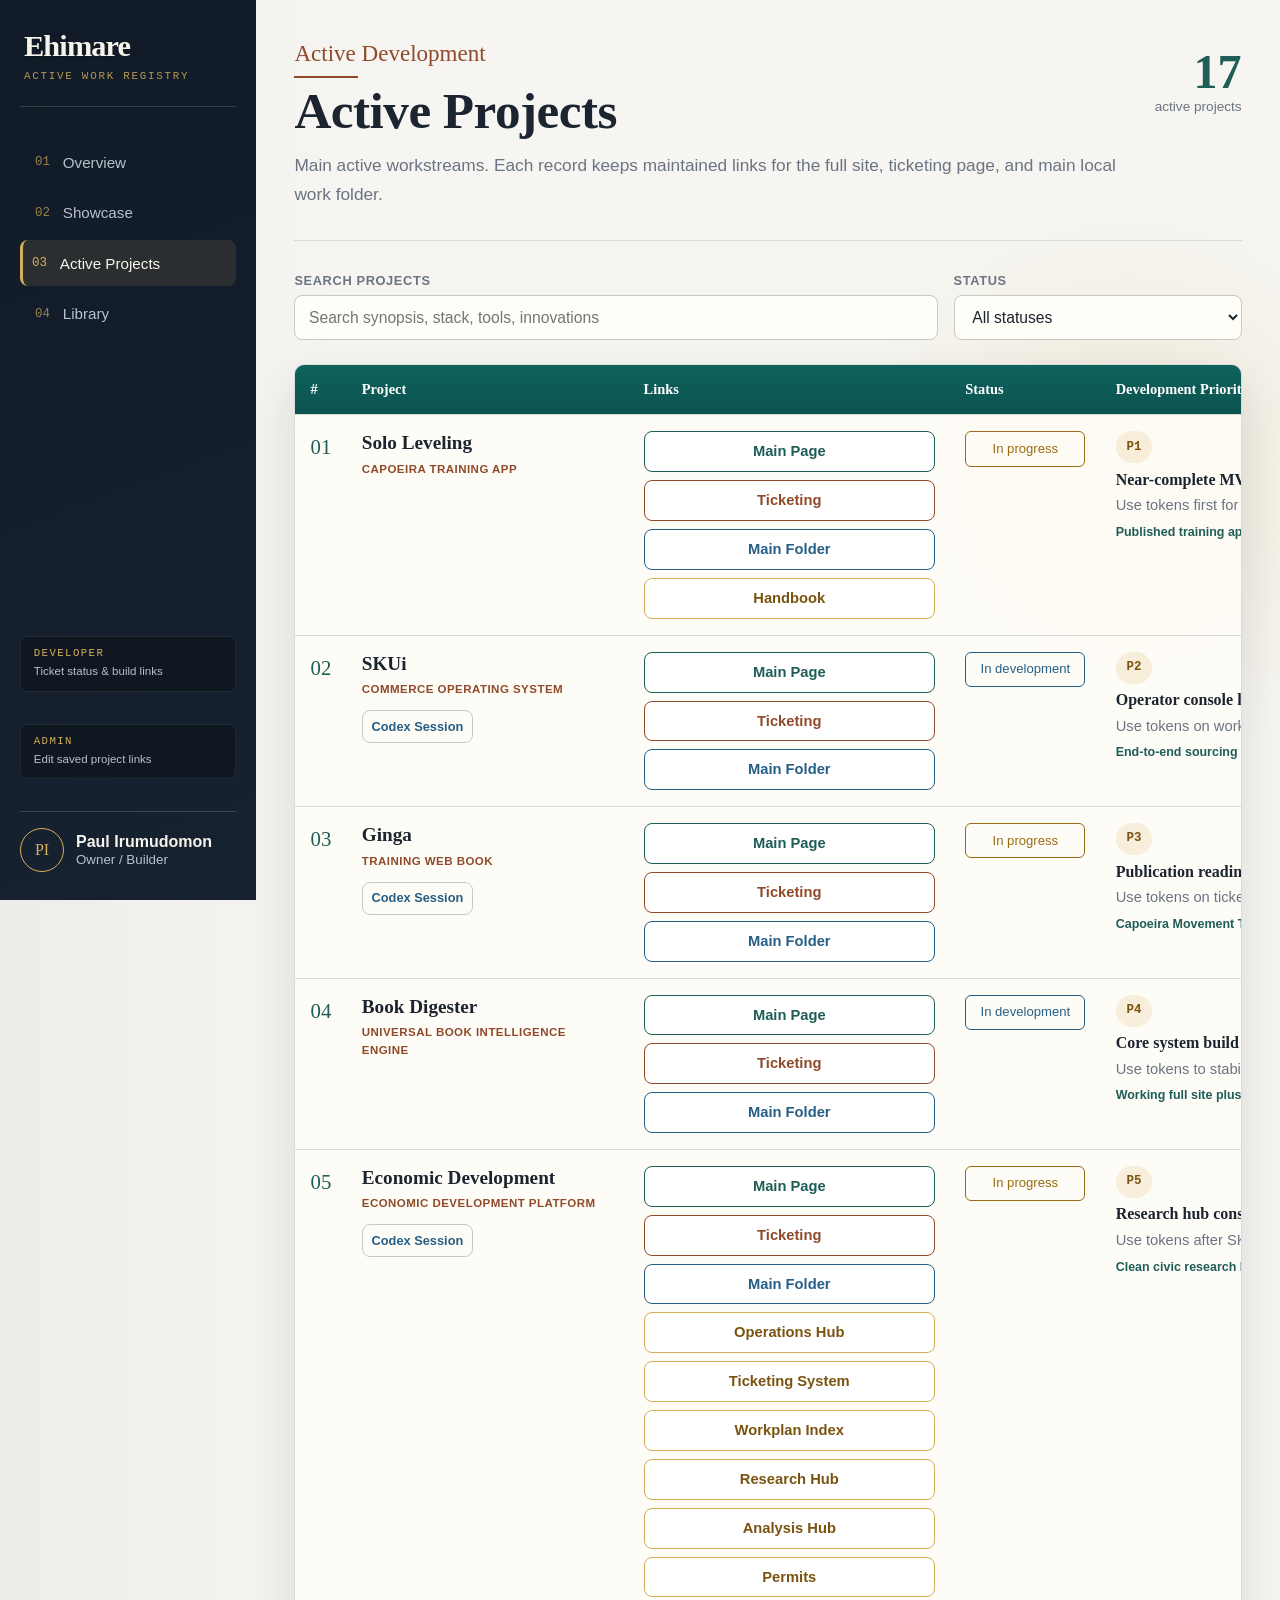
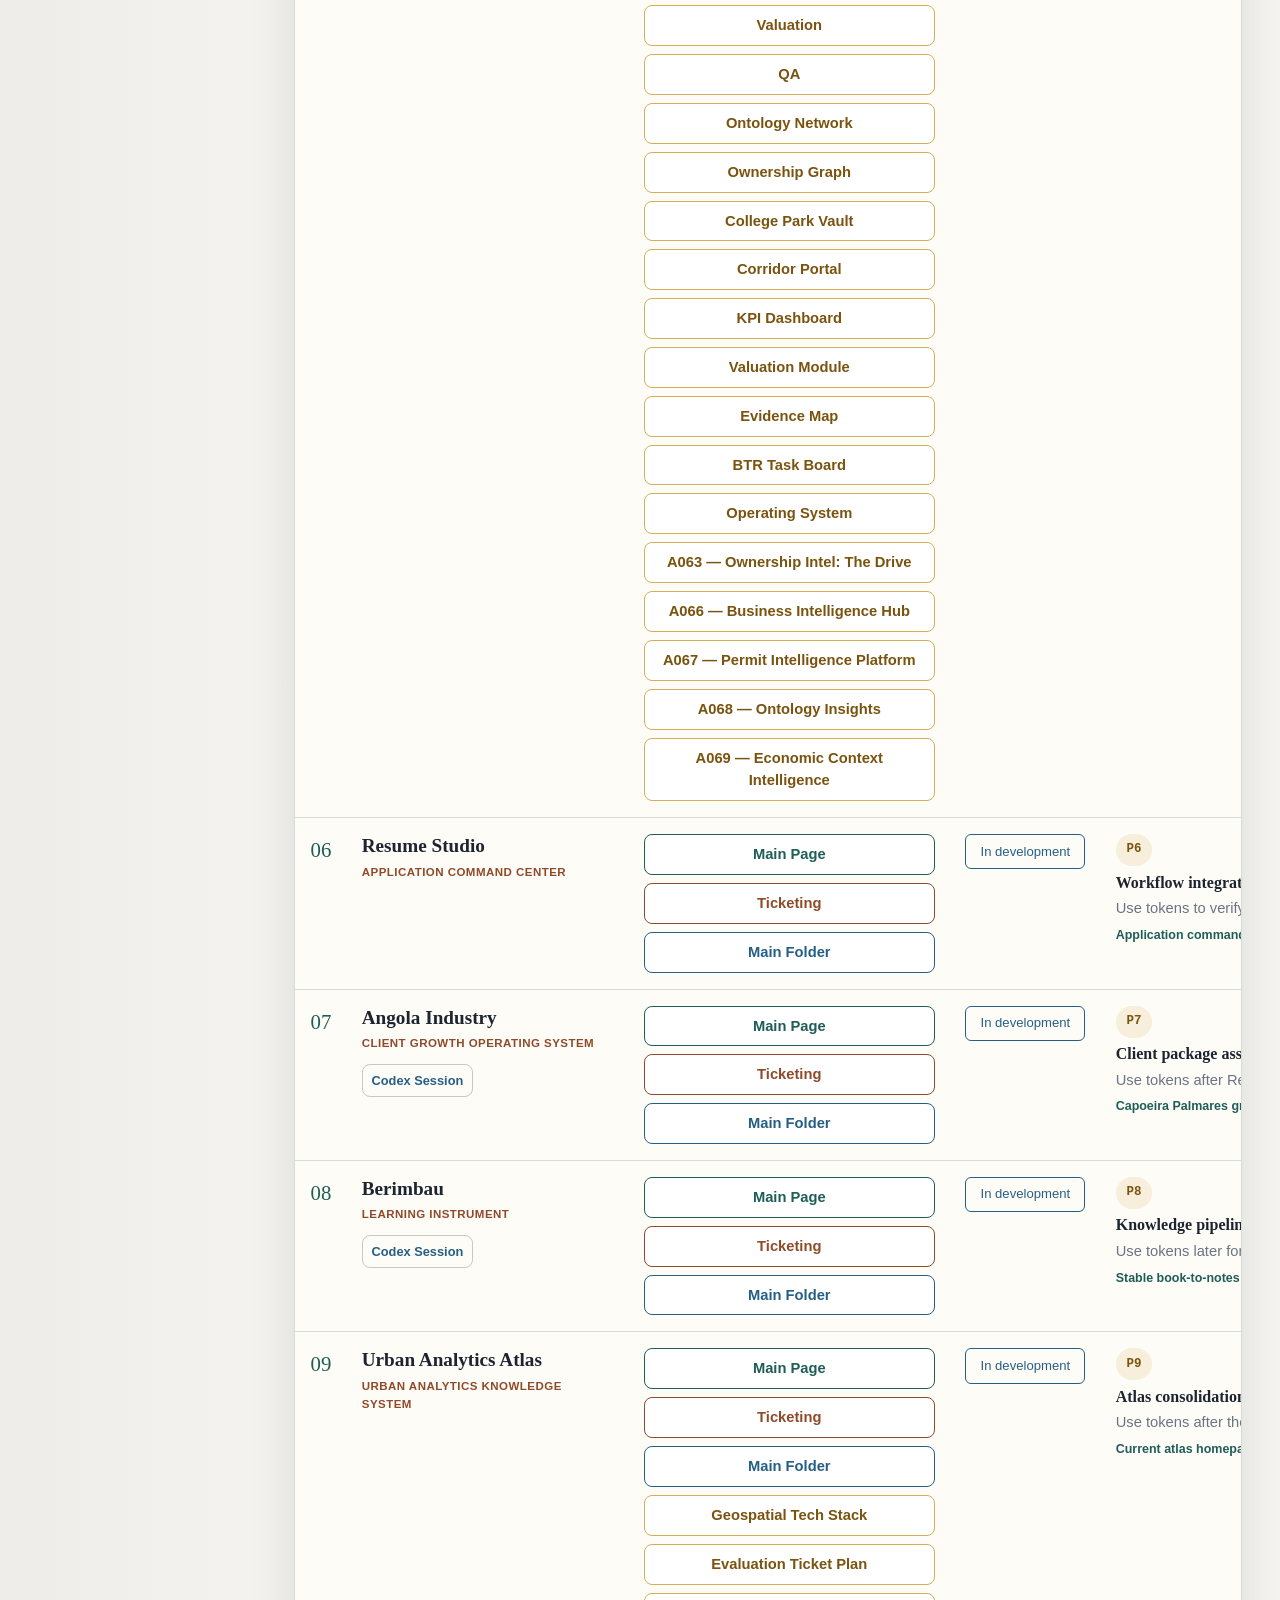
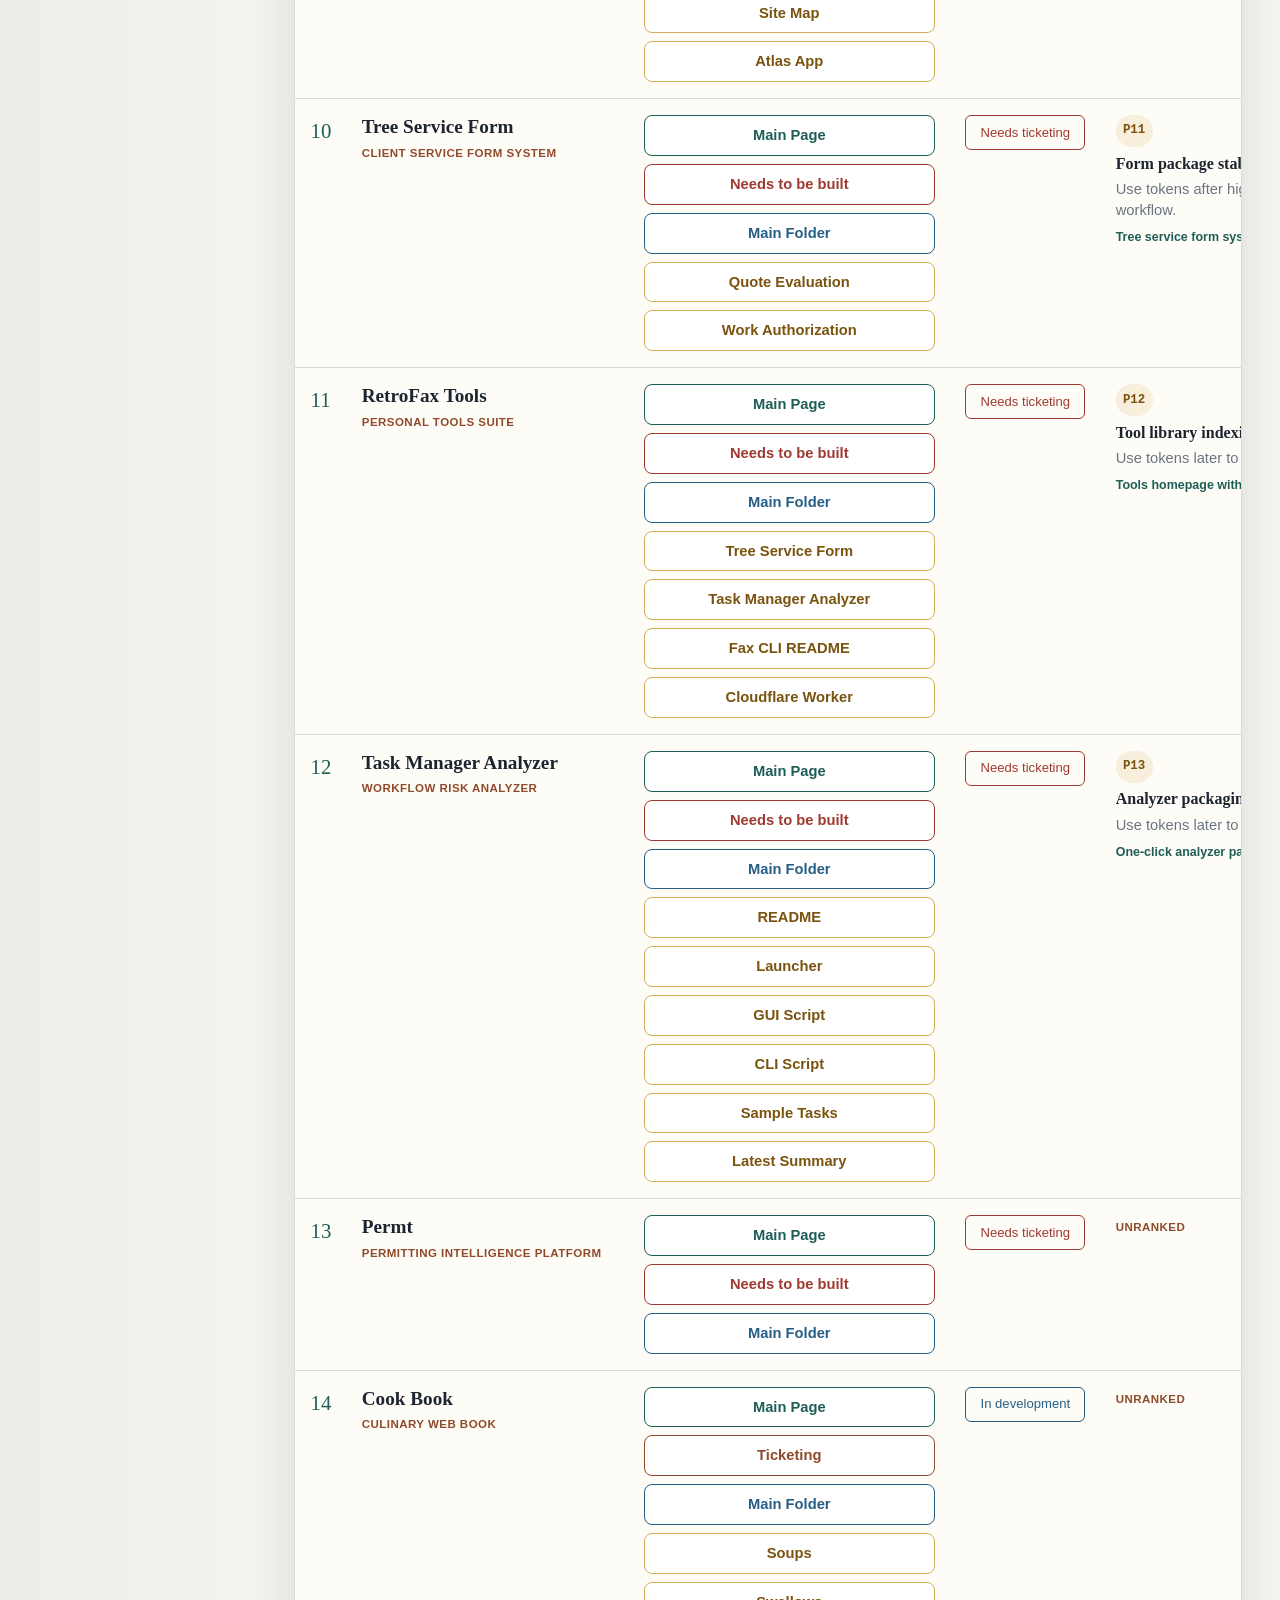
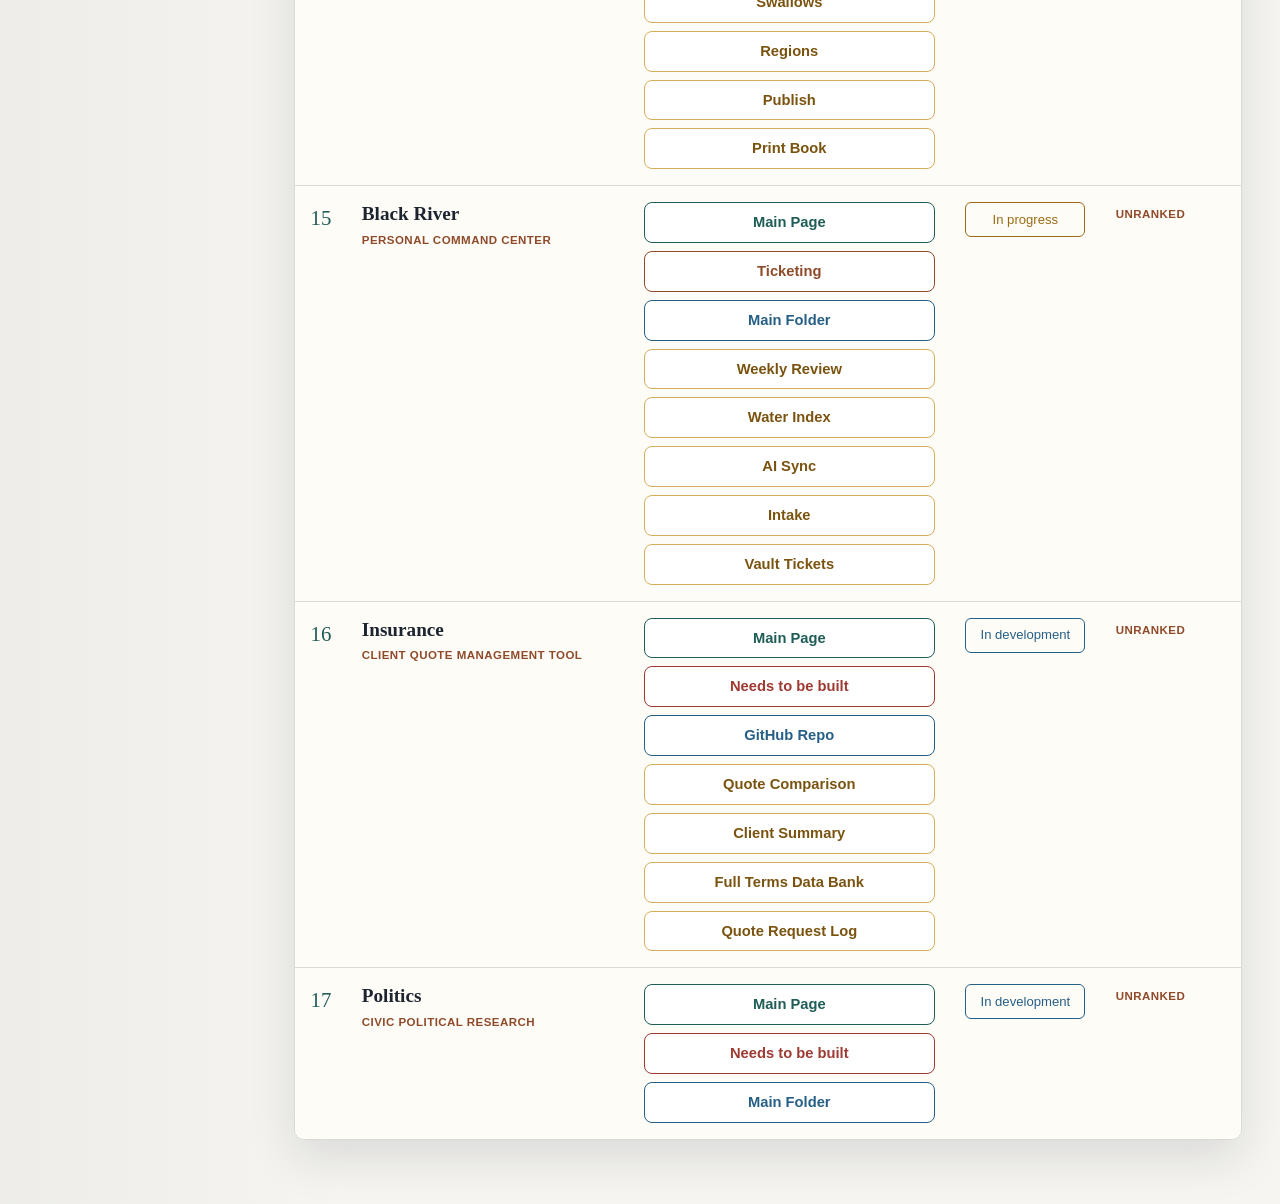
==== commit 4050cbb5: "Collapsible project rows + fix remaining mainLinks - Active Projects table now shows compact summary" ====
--- a/projects.html
+++ b/projects.html
@@ -87,14 +87,9 @@
                 <th scope="col">#</th>
                 <th scope="col">Project</th>
                 <th scope="col">Links</th>
-                <th scope="col">Related Library</th>
                 <th scope="col">Status</th>
                 <th scope="col">Development Priority</th>
-                <th scope="col">Synopsis</th>
-                <th scope="col">Technical Spec</th>
-                <th scope="col">Full Tech Stack</th>
-                <th scope="col">Tools</th>
-                <th scope="col">Innovations</th>
+                <th scope="col" aria-label="Expand"></th>
               </tr>
             </thead>
             <tbody id="project-rows"></tbody>
--- a/styles.css
+++ b/styles.css
@@ -1127,6 +1127,19 @@
 
 .link-button.secondary { border-color: var(--eh-accent); color: var(--eh-accent); }
 .missing-link { border-color: var(--eh-warn); color: var(--eh-warn); }
+.link-button.local-only {
+  opacity: 0.45;
+  cursor: default;
+  pointer-events: none;
+  border-style: dashed;
+}
+.link-button.local-only small {
+  font-size: 0.6rem;
+  letter-spacing: 0.06em;
+  text-transform: uppercase;
+  margin-left: 0.35rem;
+  opacity: 0.7;
+}
 
 .link-button:hover, .link-button:focus-visible {
   background: var(--eh-teal);
@@ -1826,3 +1839,63 @@
   .library-domain,
   .category-grid { grid-template-columns: 1fr; }
 }
+
+/* ── Collapsible project rows ───────────────────────────────────────────────── */
+.project-summary-row {
+  cursor: pointer;
+  user-select: none;
+}
+.project-summary-row:hover td {
+  background: rgba(31, 93, 87, 0.035);
+}
+.toggle-cell {
+  text-align: center;
+  width: 2rem;
+}
+.toggle-icon {
+  font-size: 0.6rem;
+  color: var(--eh-teal);
+  opacity: 0.55;
+  display: inline-block;
+  transition: transform 0.15s ease;
+}
+.project-summary-row[aria-expanded="true"] .toggle-icon {
+  transform: rotate(180deg);
+}
+.project-detail-row > td {
+  padding: 0;
+  border-top: none;
+}
+.detail-grid {
+  display: grid;
+  grid-template-columns: repeat(auto-fill, minmax(220px, 1fr));
+  gap: 1.25rem;
+  padding: 1.25rem 1.5rem 1.75rem;
+  background: color-mix(in srgb, var(--eh-bg) 60%, var(--eh-paper));
+  border-bottom: 2px solid var(--eh-line);
+}
+.detail-section h4 {
+  font-size: 0.62rem;
+  font-weight: 800;
+  text-transform: uppercase;
+  letter-spacing: 0.09em;
+  color: var(--eh-teal);
+  margin: 0 0 0.45rem;
+}
+.detail-section p {
+  font-size: 0.82rem;
+  color: var(--eh-ink);
+  line-height: 1.5;
+  margin: 0;
+}
+.detail-section .spec-list,
+.detail-section .stack-list,
+.detail-section .tool-list,
+.detail-section .innovation-list {
+  margin: 0;
+  padding-left: 1rem;
+  font-size: 0.8rem;
+  line-height: 1.6;
+  color: var(--eh-ink);
+}
+}
